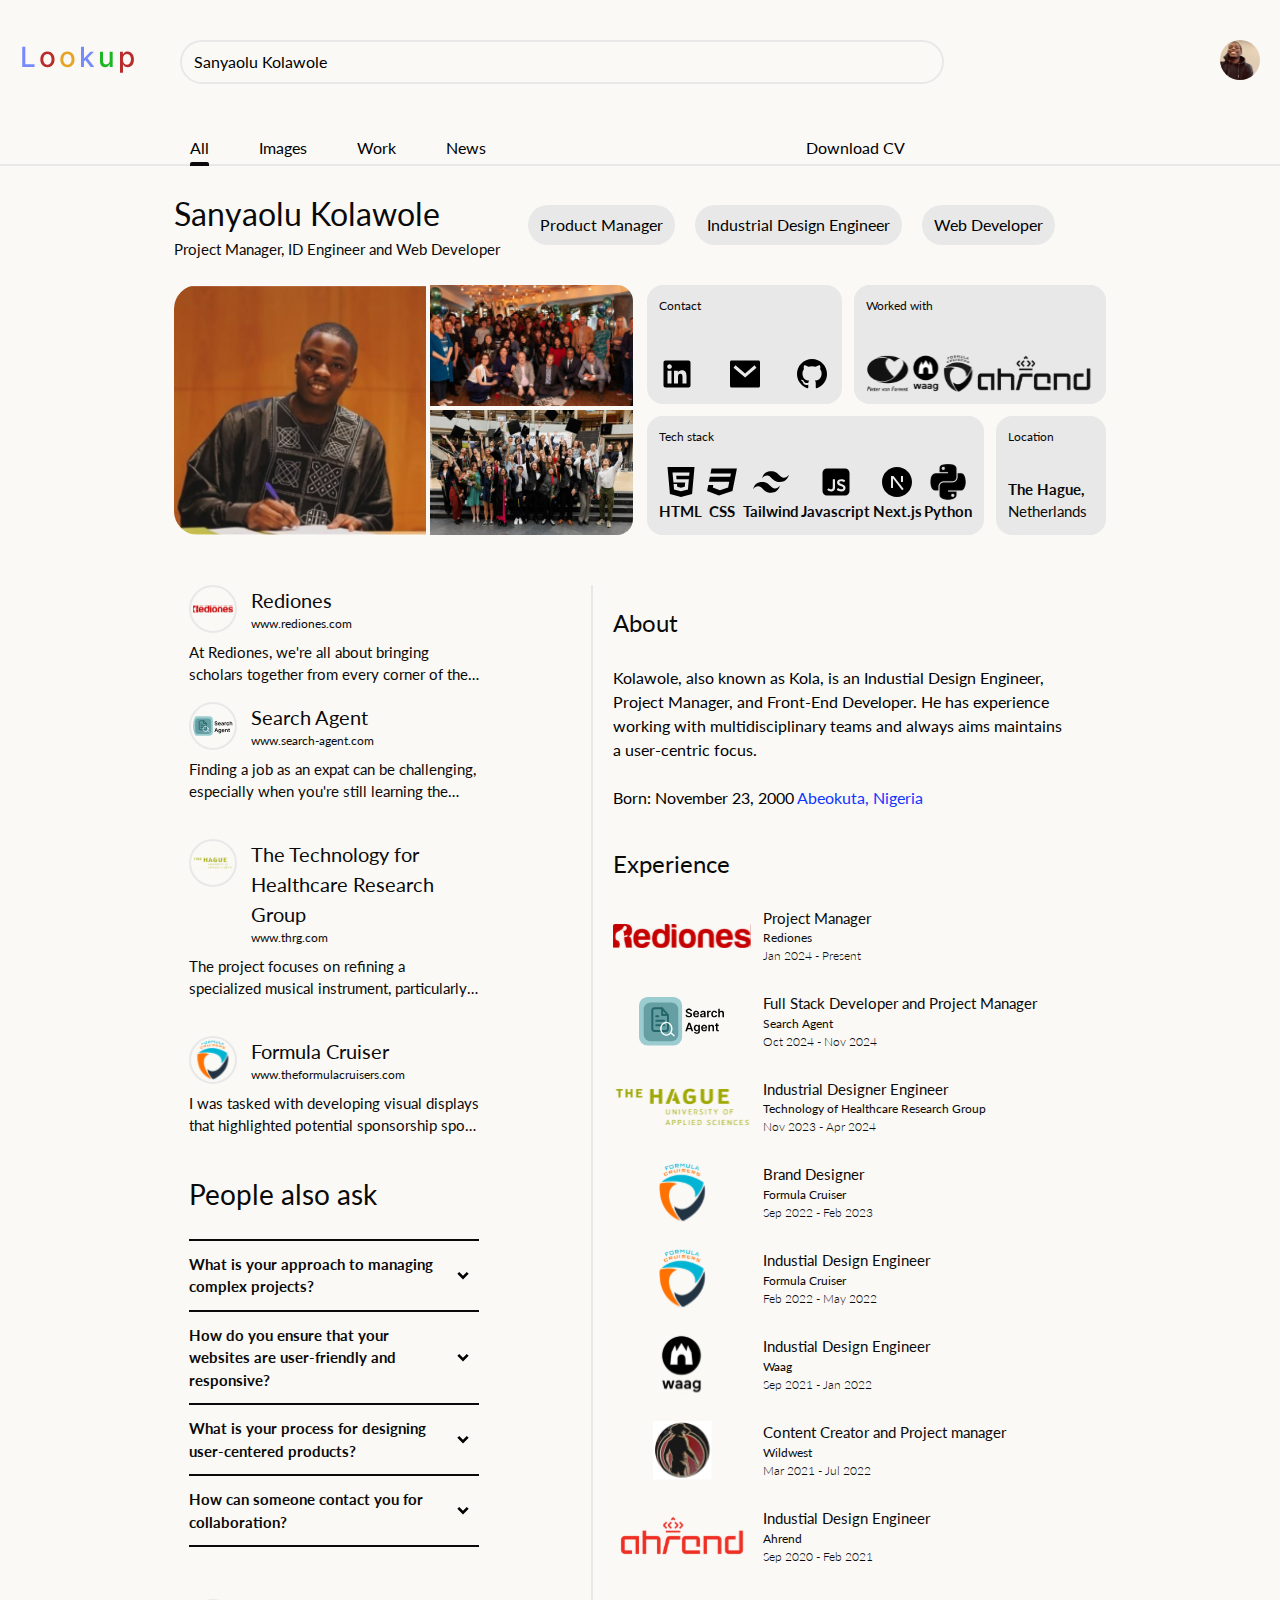
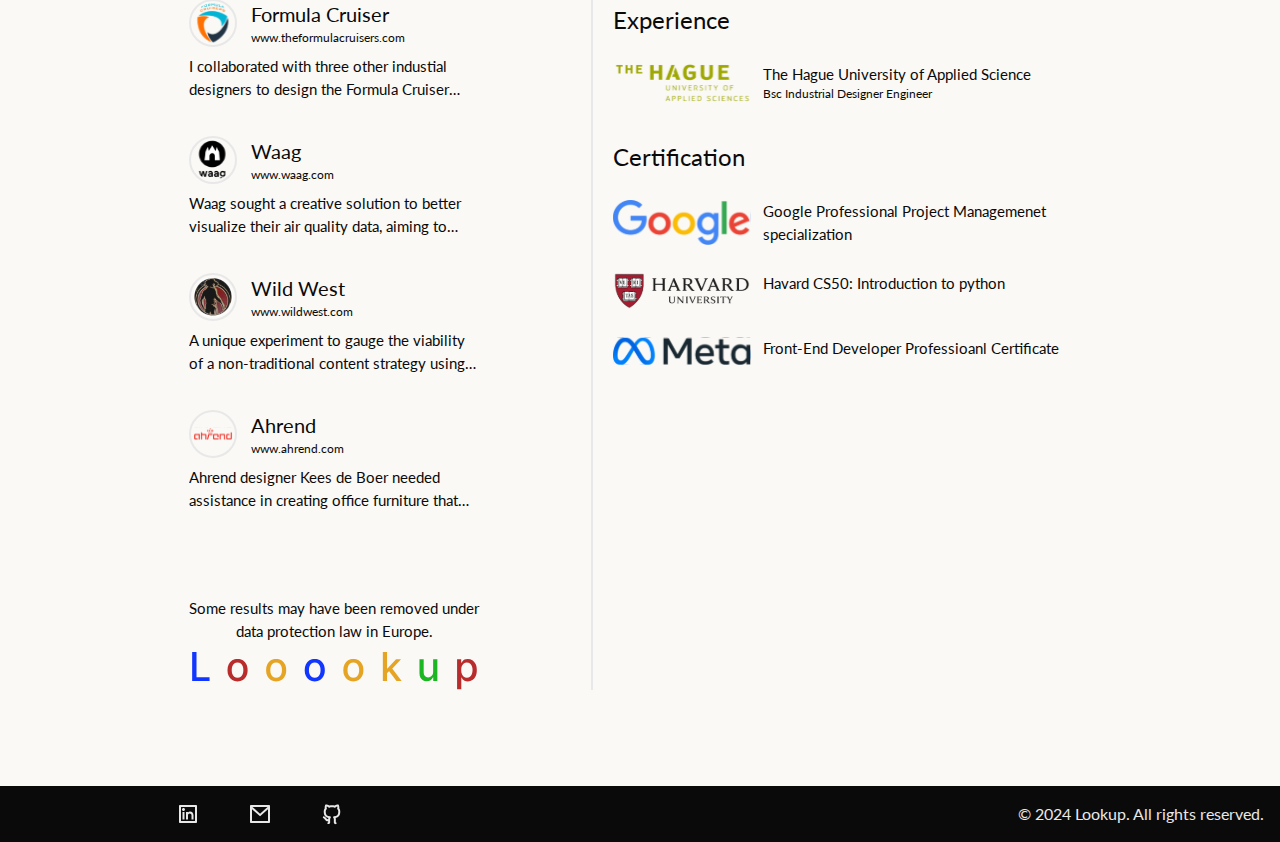
==== src/index.html @ f6e83e3f "fixed text wrap on dialog" ====
<!DOCTYPE html>
<html lang="en">
  <head>
    <meta charset="UTF-8" />
    <meta name="viewport" content="width=device-width, initial-scale=1.0" />
    <title>lookup</title>
    <link rel="stylesheet" href="output.css" />
    <link rel="preconnect" href="https://fonts.googleapis.com" />
    <link rel="preconnect" href="https://fonts.gstatic.com" crossorigin />
    <link
      href="https://fonts.googleapis.com/css2?family=Lato:ital,wght@0,100;0,300;0,400;0,700;0,900;1,100;1,300;1,400;1,700;1,900&display=swap"
      rel="stylesheet"
    />
  </head>
  <body class="bg-[#FAF9F6] font-sans">
    <!-- header starts here -->
    <header class="min-h-11 px-5 pt-10 pb-[32px] md:pb-[52px]">
      <div
        class="hdrContainer flex flex-col flex-wrap space-x-0 sm:space-x-7 sm:flex-row gap-4"
      >
        <div class="sm:mb-0 flex justify-center">
          <a href=""
            ><img src="../assets/logo/logo.svg" alt="lookup logo" class="block"
          /></a>
        </div>
        <div class="flex-1">
          <input
            type="text"
            value="Sanyaolu Kolawole"
            class="border-[#E8E8E8] border-2 bg-[#faf9f6] px-3 py-2 bg-none max-w-[764px] w-full rounded-full"
            readonly
            name="search"
          />
        </div>
        <div>
          <img
            src="../assets/images/profile.jpg"
            alt="profile picture"
            class="size-10 rounded-full hidden sm:block"
          />
        </div>
      </div>
    </header>

    <!-- nav starts here -->
    <nav class="border-b-2 border-b-[#e8e8e8]">
      <ul class="flex pl-[15px] items-center xl:pl-[190px]">
        <!-- all -->
        <li
          class="relative flex justify-center items-center mr-[25px] sm:mr-[50px] group js-nav"
        >
          <a href="" class="pb-1"
            >All
            <span
              class="rounded-t-sm border-2 border-[#0a0a0a] absolute mt-[26px] left-0 right-0 opacity-100 js-navline"
            ></span>
          </a>
        </li>

        <!-- images -->
        <li
          class="relative flex justify-center items-center mr-[25px] sm:mr-[50px] group js-nav"
        >
          <a class="pb-1 cursor-pointer" onclick="runimages()"
            >Images
            <span
              class="rounded-t-sm border-2 border-[#0a0a0a] absolute mt-[26px] left-0 right-0 opacity-0 js-navline"
            ></span>
          </a>
        </li>

        <!-- work -->
        <li
          class="relative flex justify-center items-center mr-[25px] sm:mr-[50px] group cursor-pointer js-nav open"
        >
          <a class="pb-1 js-work" onclick="runProjects()"
            >Work
            <span
              class="rounded-t-sm border-2 border-[#0a0a0a] absolute mt-[26px] left-0 right-0 opacity-0 js-navline"
            ></span>
          </a>
        </li>

        <!-- News -->
        <li
          class="relative flex justify-center items-center mr-[25px] sm:mr-[50px] group js-nav cursor-pointer"
          onclick="myNews()"
        >
          <a class="pb-1"
            >News
            <span
              class="rounded-t-sm border-2 border-[#0a0a0a] absolute mt-[26px] left-0 right-0 opacity-0 js-navline"
            ></span>
          </a>
        </li>
        <!-- cv uses media queries -->
        <li
          class="relative flex justify-end items-center sm:ml-[30px] md:ml-[50px] lg:ml-[270px] group"
        >
          <a href="../assets/My resume.pdf" download class="pb-1">
            <span class="block max-s-phone:hidden">Download CV</span>
            <span class="hidden max-s-phone:block">CV</span>
          </a>
        </li>
      </ul>
    </nav>

    <!-- profile section starts here -->
    <section class="px-[15px] mt-[24px] js-profile xl:px-[174px]">
      <!-- roles nav starts here -->
      <header class="flex items-center mb-[16px] sm:mb-[36px] lg:mb-0">
        <div>
          <h1>Sanyaolu Kolawole</h1>
          <h5>Project Manager, ID Engineer and Web Developer</h5>
        </div>
        <!-- filter btn starts here -->
        <div
          class="flex-grow flex-wrap hidden items-center ml-[5px] min-h-[42px] sm:flex md:ml-[28px] md:space-x-[20px]"
        >
          <a
            class="filter-btn rounded-full bg-[#e8e8e8] px-3 py-2 cursor-pointer mr-[2px] mb-[8px] md:mr-0 md:mb-0"
            data-filter="pm"
          >
            Product Manager
          </a>
          <a
            class="filter-btn rounded-full bg-[#e8e8e8] px-3 py-2 cursor-pointer"
            data-filter="ide"
          >
            <span class="block lg-fit:hidden">IDE</span>
            <span class="hidden lg-fit:block">Industrial Design Engineer</span>
          </a>
          <a
            class="filter-btn rounded-full bg-[#e8e8e8] px-3 py-2 cursor-pointer"
            data-filter="webdev"
          >
            Web Developer
          </a>
        </div>
      </header>

      <!-- filter btn for screen below 640px -->
      <div
        class="flex-wrap justify-between flex items-center min-h-[42px] sm:hidden mb-4"
      >
        <a
          class="filter-btn rounded-full bg-[#e8e8e8] px-3 py-2 cursor-pointer"
          data-filter="pm"
        >
          Product Manager
        </a>
        <a
          class="filter-btn rounded-full bg-[#e8e8e8] px-3 py-2 cursor-pointer"
          data-filter="ide"
        >
          <span class="block sm-fit:hidden">IDE</span>
          <span class="block max-sm-fit:hidden"
            >Industrial Design Engineer</span
          >
        </a>
        <a
          class="filter-btn rounded-full bg-[#e8e8e8] px-3 py-2 cursor-pointer max-s-phone:mt-2"
          data-filter="webdev"
        >
          Web Developer
        </a>
      </div>

      <!-- image and contact section -->
      <section
        class="mt-[24px] flex flex-col w-full mb-[50px] js-aboutMe lg:flex-row"
      >
        <!-- image saction starts here -->
        <section
          class="flex h-[200px] md:h-[250px] space-x-1 w-full mb-4 lg:mb-0"
        >
          <img
            src="../assets/images/main.jpg"
            alt=""
            class="rounded-l-3xl w-[55%] object-cover"
          />
          <div class="flex flex-col space-y-1 h-full w-[45%]">
            <img
              src="../assets/images/main1.jpg"
              alt=""
              class="h-1/2 rounded-tr-2xl object-cover"
            />
            <img
              src="../assets/images/main2.jpg"
              alt=""
              class="h-1/2 rounded-br-2xl object-cover"
            />
          </div>
        </section>

        <!-- contact section starts here -->
        <section
          class="grid grid-cols-[150px_1fr_auto] md:grid-cols-[195px_1fr_auto] grid-rows-2 gap-3 w-full lg:ml-[14px]"
        >
          <!-- contact starts -->
          <div
            class="flex flex-col justify-between p-[12px] bg-[#e8e8e8] rounded-2xl"
          >
            <h6>Contact</h6>
            <div class="flex justify-between">
              <a
                href="https://www.linkedin.com/in/kolawole-sanyaolu-31812419a/"
                target="_blank"
                rel="noopener noreferrer"
                ><img src="../assets/logo/linkedin-box-fill.svg" alt=""
              /></a>
              <a
                href="mailto:sanyaolukolawole202@gmail.com"
                target="_blank"
                rel="noopener noreferrer"
                ><img src="../assets/logo/mail-fill.svg" alt=""
              /></a>
              <a
                href="https://github.com/emmanuelmax123"
                target="_blank"
                rel="noopener noreferrer"
                ><img src="../assets/logo/github-fill.svg" alt=""
              /></a>
            </div>
          </div>

          <!-- worked with starts -->
          <div class="col-span-2 bg-[#e8e8e8] rounded-2xl">
            <div
              class="flex flex-col justify-between p-[12px] bg-[#e8e8e8] rounded-2xl h-full"
            >
              <h6>Worked with</h6>
              <div class="flex justify-between">
                <a
                  href="https://pietervanforeest.nl/"
                  target="_blank"
                  rel="noopener noreferrer"
                  ><img
                    src="../assets/logo/pvf.svg"
                    alt=""
                    class="hidden xs-higher:block"
                /></a>

                <a
                  href="https://waag.org/en/"
                  target="_blank"
                  rel="noopener noreferrer"
                  ><img src="../assets/logo/waag.svg" alt=""
                /></a>

                <a
                  href="https://theformulacruisers.com/"
                  target="_blank"
                  rel="noopener noreferrer"
                  ><img
                    src="../assets/logo/fc.svg"
                    alt=""
                    class="hidden xs-higher:block"
                /></a>

                <a
                  href="https://www.ahrend.com/en/"
                  target="_blank"
                  rel="noopener noreferrer"
                  ><img src="../assets/logo/ahrend.svg" alt=""
                /></a>
              </div>
            </div>
          </div>

          <!-- tech stach starts here -->
          <div class="col-span-3 md:col-span-2 bg-[#e8e8e8] rounded-2xl">
            <div
              class="flex flex-col justify-between p-[12px] bg-[#e8e8e8] rounded-2xl h-full"
            >
              <h6>Tech stack</h6>
              <div class="flex justify-between items-center">
                <div class="flex flex-col items-center">
                  <img src="../assets/logo/html5-fill.svg" alt="" />
                  <h5 class="font-bold">HTML</h5>
                </div>
                <div class="flex flex-col items-center">
                  <img src="../assets/logo/css3-fill.svg" alt="" />
                  <h5 class="font-bold">CSS</h5>
                </div>
                <div class="flex flex-col items-center max-s-phone:hidden">
                  <img src="../assets/logo/tailwind-css-fill.svg" alt="" />
                  <h5 class="font-bold block max-xs-:hidden">Tailwind</h5>
                  <h5 class="font-bold hidden xs-:block">Tailwind Css</h5>
                </div>
                <div class="flex flex-col items-center">
                  <img src="../assets/logo/javascript-fill.svg" alt="" />
                  <h5 class="font-bold">Javascript</h5>
                </div>
                <div class="flex flex-col items-center">
                  <img src="../assets/logo/nextjs-fill.svg" alt="" />
                  <h5 class="font-bold">Next.js</h5>
                </div>
                <div class="flex flex-col items-center">
                  <img src="../assets/logo/python.svg" alt="" />
                  <h5 class="font-bold">Python</h5>
                </div>
              </div>
            </div>
          </div>

          <!-- location starts here -->
          <div
            class="flex-col justify-between p-[12px] bg-[#e8e8e8] rounded-2xl h-full w-[110px] hidden md:flex"
          >
            <h6>Location</h6>
            <h5><span class="font-bold">The Hague, </span><br />Netherlands</h5>
          </div>
        </section>
      </section>
    </section>

    <!-- main contennt starts here -->
    <div class="px-[15px] flex js-maincontent xl:mx-[174px] lg:mt-[24px]">
      <!-- experience post -->
      <section
        class="flex flex-col w-full js-main xl:pr-28 lg:max-w-[750px] lg:pr-16"
      >
        <!-- about me section for smaller screen -->
        <section class="mb-[36px] lg:hidden js-smallAbout">
          <h3 class="mb-3 lg:mb-[25px]">About</h3>
          <p class="mb-2">
            Kolawole, also known as Kola, is an Industial Design Engineer,
            Project Manager, and Front-End Developer. He has experience working
            with multidisciplinary teams and always aims maintains a
            user-centric focus.
          </p>
          <p>
            Born: November 23, 2000
            <a
              href="https://www.google.com/maps/place/Abeokuta,+Ogun+State,+Nigeria/@7.167355,3.277574,12z/data=!3m1!4b1!4m6!3m5!1s0x103a4bf6995dfc7f:0x6734fcf62892478d!8m2!3d7.147502!4d3.3619356!16zL20vMDEwZHI?entry=ttu&g_ep=EgoyMDI0MTAyMy4wIKXMDSoASAFQAw%3D%3D"
              class="text-[#1036FF]"
              target="_blank"
              rel="noopener noreferrer"
              >Abeokuta, Nigeria</a
            >
          </p>
          <!-- location starts here -->
          <p class="hidden max-md:block mt-1">
            Location:
            <a
              href="https://www.google.com/maps/place/The+Hague/@52.071731,4.2274677,12z/data=!3m1!4b1!4m6!3m5!1s0x47c5b72f4298bd71:0x400de5a8d1e6c10!8m2!3d52.0704978!4d4.3006999!16zL20vMDdnMF8?entry=ttu&g_ep=EgoyMDI0MTAyOS4wIKXMDSoASAFQAw%3D%3D"
              class="text-[#1036FF]"
              target="_blank"
              rel="noopener noreferrer"
              >The Hague</a
            >, Netherlands
          </p>
        </section>

        <!-- Rediones start -->
        <div class="flex flex-col mb-[16px] pm js-forNews">
          <div class="flex">
            <img
              src="../assets/logo/rediones-color.svg"
              alt=""
              class="rounded-full size-12 mr-[14px] border-2 border-[#e8e8e8] p-[2px] flex justify-center items-center cursor-pointer"
            />
            <div class="mb-2">
              <h4>Rediones</h4>
              <a target="_blank" rel="noopener noreferrer"
                ><h6>www.rediones.com</h6></a
              >
            </div>
          </div>
          <div class="line-clamp-2 open-btn cursor-pointer">
            <h5>
              At Rediones, we're all about bringing scholars together from every
              corner of the world. Our platform creates an inclusive and diverse
              community where sharing ideas, working on exciting projects,
              making new friends, and even having some fun are all part of the
              journey.
            </h5>
          </div>

          <!-- dialog starts here -->
          <dialog
            class="p-5 flex-col bg-[#faf9f6] rounded-2xl outline-none text-[#0a0a0a] modal max-md:max-w-[90%] lg:max-w-[1000px]"
          >
            <!-- cancel icon starts here -->
            <div
              class="h-[36px] close-btn float-end rounded-2xl cursor-pointer"
            >
              <img src="../assets/logo/close-fill.svg" alt="" />
            </div>

            <!-- hero image + info starts here -->
            <div class="flex w-full max-md:flex-col">
              <img
                src="../assets/images/rediones landing page.svg"
                alt=""
                class="w-[498px] h-[256px] mr-5 rounded-xl border-2 border-[#e8e8e8] max-md:mb-4 max-md:w-full max-md:h-full max-s-phone:mr-0"
              />
              <div
                class="space-y-5 flex flex-col justify-center mr-[25px] max-s-phone:mr-0"
              >
                <!-- aboust starts here -->
                <div class="flex items-start">
                  <h3 class="w-1/5 max-s-phone:w-1/3">About</h3>
                  <p class="w-4/5 max-s-phone:w-2/3">
                    At Rediones, we're all about bringing scholars together from
                    every corner of the world. Our platform creates an inclusive
                    and diverse community where sharing ideas, working on
                    exciting projects, making new friends, and even having some
                    fun are all part of the journey.
                  </p>
                </div>

                <!-- role starts here -->
                <div class="flex items-center">
                  <h3 class="w-1/5 max-s-phone:w-1/3">Role</h3>
                  <p class="w-4/5 max-s-phone:w-2/3">
                    Project Manager & Founder
                  </p>
                </div>

                <!-- tech stack -->
                <div class="flex items-center">
                  <h3 class="w-1/5 max-s-phone:w-1/3">Stack</h3>
                  <div class="w-4/5 space-x-2 flex max-s-phone:w-2/3">
                    <img src="../assets/logo/file-excel-2-fill.svg" alt="" />
                    <img src="../assets/logo/file-word-2-fill.svg" alt="" />
                    <img src="../assets/logo/notion-fill.svg" alt="" />
                  </div>
                </div>
              </div>
            </div>
          </dialog>
        </div>

        <!-- search agarnt start -->
        <div class="flex flex-col mb-[36px] webdev pm js-forNews">
          <div class="flex">
            <img
              src="../assets/logo/searchagent.svg"
              alt=""
              class="rounded-full size-12 mr-[14px] border-2 border-[#e8e8e8] p-[2px] flex justify-center items-center cursor-pointer"
            />
            <div class="mb-2">
              <h4>Search Agent</h4>
              <a target="_blank" rel="noopener noreferrer"
                ><h6>www.search-agent.com</h6></a
              >
            </div>
          </div>
          <div class="line-clamp-2 open-btn cursor-pointer">
            <h5>
              Finding a job as an expat can be challenging, especially when
              you're still learning the local language. That's why I decided to
              build Search Agent—a web scraping platform that filters job
              listings based on your preferred language.
            </h5>
          </div>

          <!-- dialog starts here -->
          <dialog
            class="p-5 flex-col bg-[#faf9f6] rounded-2xl outline-none text-[#0a0a0a] modal max-md:max-w-[90%] lg:max-w-[1000px]"
          >
            <!-- cancel icon starts here -->
            <div
              class="h-[36px] close-btn float-end rounded-2xl cursor-pointer"
            >
              <img src="../assets/logo/close-fill.svg" alt="" />
            </div>

            <!-- hero image + info starts here -->
            <div class="flex w-full max-md:flex-col">
              <img
                src="../assets/images/searchagent.jpg"
                alt=""
                class="w-[498px] h-[256px] mr-5 rounded-xl border-2 border-[#e8e8e8] max-sm:object-contain max-md:mb-4 max-md:w-full max-md:h-full max-s-phone:mr-0"
              />
              <div
                class="space-y-5 flex flex-col justify-center mr-[25px] max-s-phone:mr-0"
              >
                <!-- aboust starts here -->
                <div class="flex items-start">
                  <h3 class="w-1/5 max-s-phone:w-1/3">About</h3>
                  <p class="w-4/5 max-s-phone:w-2/3">
                    Finding a job as an expat can be challenging, especially
                    when you're still learning the local language. That's why I
                    decided to build Search Agent—a web scraping platform that
                    filters job listings based on your preferred language.
                  </p>
                </div>

                <!-- role starts here -->
                <div class="flex items-center">
                  <h3 class="w-1/5 max-s-phone:w-1/3">Role</h3>
                  <p class="w-4/5 max-s-phone:w-2/3">Full Stack Developer</p>
                </div>

                <!-- tech stack -->
                <div class="flex items-center">
                  <h3 class="w-1/5 max-s-phone:w-1/3">Stack</h3>
                  <div class="w-4/5 space-x-2 flex max-s-phone:w-2/3">
                    <img src="../assets/logo/html5-fill.svg" alt="" />
                    <img src="../assets/logo/tailwind-css-fill.svg" alt="" />
                    <img src="../assets/logo/javascript-fill.svg" alt="" />
                  </div>
                </div>

                <!-- view code -->
                <div class="flex items-center">
                  <h3 class="w-1/5 max-s-phone:w-1/3">Code</h3>
                  <button class="w-4/5 focus:outline-none max-s-phone:w-2/3">
                    <a
                      href="https://github.com/emmanuelmax123/front-end.git"
                      target="_blank"
                      rel="noopener noreferrer"
                    >
                      <img src="../assets/logo/github-fill.svg" alt=""
                    /></a>
                  </button>
                </div>
              </div>
            </div>
          </dialog>
        </div>

        <!-- mdt starts -->
        <div class="flex flex-col mb-[36px] ide js-forNews">
          <div class="flex">
            <img
              src="../assets/logo/thaus-color.svg"
              alt=""
              class="rounded-full size-12 mr-[14px] border-2 border-[#e8e8e8] p-[2px]"
            />
            <div class="mb-2">
              <h4>The Technology for Healthcare Research Group</h4>
              <a
                href="https://www.thuas.com/research/research-groups/technology-health-care"
                target="_blank"
                rel="noopener noreferrer"
                ><h6>www.thrg.com</h6></a
              >
            </div>
          </div>
          <div class="line-clamp-2 open-btn cursor-pointer">
            <h5>
              The project focuses on refining a specialized musical instrument,
              particularly a piano, designed to cater to individuals with
              dementia. In this project, I collaborated with two music therapist
              to test the prototype with dementia patients, reviewd my finding
              and use
            </h5>
          </div>

          <!-- dialog starts here -->
          <dialog
            class="p-5 flex-col bg-[#faf9f6] rounded-2xl outline-none text-[#0a0a0a] modal max-md:max-w-[90%] lg:max-w-[1000px]"
          >
            <!-- cancel icon starts here -->
            <div
              class="h-[36px] close-btn float-end rounded-2xl cursor-pointer"
            >
              <img src="../assets/logo/close-fill.svg" alt="" />
            </div>

            <!-- hero image + info starts here -->
            <div class="flex w-full max-md:flex-col">
              <img
                src="../assets/images/MDT.png"
                alt=""
                class="w-[498px] h-[256px] mr-5 rounded-xl border-2 border-[#e8e8e8] max-sm:object-contain max-md:w-full max-md:mb-4 max-md:h-full max-s-phone:mr-0"
              />
              <div
                class="space-y-5 flex flex-col justify-center mr-[25px] max-s-phone:mr-0"
              >
                <!-- aboust starts here -->
                <div class="flex items-start">
                  <h3 class="w-1/5 max-s-phone:w-1/3">About</h3>
                  <p class="w-4/5 max-s-phone:w-2/3">
                    The project focuses on refining a specialized musical
                    instrument, particularly a piano, designed to cater to
                    individuals with dementia. In this project, I collaborated
                    with two music therapist to test the prototype with dementia
                    patients, reviewd my finding and use the insights to refine
                    the software of the MDT prototype, resulting in a 85.91%
                    decrease in user frustraction compared to the older version.
                  </p>
                </div>

                <!-- role starts here -->
                <div class="flex items-center">
                  <h3 class="w-1/5 max-s-phone:w-1/3">Role</h3>
                  <p class="w-4/5 max-s-phone:w-2/3">
                    Industrial Design Engineer
                  </p>
                </div>

                <!-- tech stack -->
                <div class="flex items-center">
                  <h3 class="w-1/5 max-s-phone:w-1/3">Stack</h3>
                  <div class="w-4/5 max-s-phone:w-2/3">
                    <img src="../assets/logo/python.svg" alt="" />
                  </div>
                </div>
              </div>
            </div>
          </dialog>
        </div>

        <!-- Formula Cruiser -->
        <div class="flex flex-col mb-[36px] ide js-forNews">
          <div class="flex">
            <img
              src="../assets/logo/fc-color.svg"
              alt=""
              class="rounded-full size-12 mr-[14px] border-2 border-[#e8e8e8] p-[2px] flex justify-center items-center"
            />
            <div class="mb-2">
              <h4>Formula Cruiser</h4>
              <a
                href="https://theformulacruisers.com/"
                target="_blank"
                rel="noopener noreferrer"
                ><h6>www.theformulacruisers.com</h6></a
              >
            </div>
          </div>
          <div class="line-clamp-2 open-btn cursor-pointer">
            <h5>
              I was tasked with developing visual displays that highlighted
              potential sponsorship spots on the Formula Cruiser HU-2 race car.
              I collaborated with the finance department to create a
              comprehensive business case for the brand by analyzing market
              trends, customer insights, and competitive
            </h5>
          </div>

          <!-- dialog starts here -->
          <dialog
            class="p-5 flex-col bg-[#faf9f6] rounded-2xl outline-none text-[#0a0a0a] modal max-md:max-w-[90%] lg:max-w-[1000px]"
          >
            <!-- cancel icon starts here -->
            <div
              class="h-[36px] close-btn float-end rounded-2xl cursor-pointer"
            >
              <img src="../assets/logo/close-fill.svg" alt="" />
            </div>

            <!-- hero image + info starts here -->
            <div class="flex w-full max-md:flex-col">
              <img
                src="../assets/images/formulacruiser.png"
                alt=""
                class="w-[498px] h-[256px] mr-5 rounded-xl border-2 border-[#e8e8e8] max-sm:object-contain max-md:w-full max-md:mb-4 max-md:h-full max-s-phone:mr-0"
              />
              <div
                class="space-y-5 flex flex-col justify-center mr-[25px] max-s-phone:mr-0"
              >
                <!-- aboust starts here -->
                <div class="flex items-start">
                  <h3 class="w-1/5 max-s-phone:w-1/3">About</h3>
                  <p class="w-4/5 max-s-phone:w-2/3">
                    I was tasked with developing visual displays that
                    highlighted potential sponsorship spots on the Formula
                    Cruiser HU-2 race car. I collaborated with the finance
                    department to create a comprehensive business case for the
                    brand by analyzing market trends, customer insights, and
                    competitive landscapes. Additionally, I designed the team's
                    racing shirt.
                  </p>
                </div>

                <!-- role starts here -->
                <div class="flex items-center">
                  <h3 class="w-1/5 max-s-phone:w-1/3">Role</h3>
                  <p class="w-4/5 max-s-phone:w-2/3">Brand Designer</p>
                </div>

                <!-- tech stack -->
                <div class="flex items-center">
                  <h3 class="w-1/5 max-s-phone:w-1/3">Stack</h3>
                  <div class="w-4/5 flex space-x-2 max-s-phone:w-2/3">
                    <img src="../assets/logo/file-word-2-fill.svg" alt="" />
                    <img src="../assets/logo/blender-fill.svg" alt="" />
                    <img
                      src="../assets/logo/adobe-photoshop-logo-svgrepo-com.svg"
                      alt=""
                      class="h-[36px]"
                    />
                  </div>
                </div>
              </div>
            </div>
          </dialog>
        </div>

        <!-- People also ask starts  -->
        <section class="mb-[52px] js-faq js-forNews">
          <h2 class="pb-[24px] border-b-2 border-b-[#0a0a0a]">
            People also ask
          </h2>
          <div class="js-faqs"></div>
        </section>

        <!-- HU4 -->
        <div class="flex flex-col mb-[36px] ide js-forNews">
          <div class="flex">
            <img
              src="../assets/logo/fc-color.svg"
              alt=""
              class="rounded-full size-12 mr-[14px] border-2 border-[#e8e8e8] p-[2px]"
            />
            <div class="mb-2">
              <h4>Formula Cruiser</h4>
              <a
                href="https://theformulacruisers.com/"
                target="_blank"
                rel="noopener noreferrer"
                ><h6>www.theformulacruisers.com</h6></a
              >
            </div>
          </div>
          <div class="line-clamp-2 open-btn cursor-pointer">
            <h5>
              I collaborated with three other industial designers to design the
              Formula Cruiser HU-4 electric race-car according to the most
              recent (2022) FS regulations. The design mu
            </h5>
          </div>

          <!-- dialog starts here -->
          <dialog
            class="p-5 flex-col bg-[#faf9f6] rounded-2xl outline-none text-[#0a0a0a] modal max-md:max-w-[90%] lg:max-w-[1000px]"
          >
            <!-- cancel icon starts here -->
            <div
              class="h-[36px] close-btn float-end rounded-2xl cursor-pointer"
            >
              <img src="../assets/logo/close-fill.svg" alt="" />
            </div>

            <!-- hero image + info starts here -->
            <div class="flex w-full max-md:flex-col">
              <img
                src="../assets/images/hu4.png"
                alt=""
                class="w-[498px] h-[256px] mr-5 rounded-xl border-2 border-[#e8e8e8] max-sm:object-contain max-md:w-full max-md:mb-4 max-md:h-full max-s-phone:mr-0"
              />
              <div
                class="space-y-5 flex flex-col justify-center mr-[25px] max-s-phone:mr-0"
              >
                <!-- aboust starts here -->
                <div class="flex items-start w-full">
                  <h3 class="w-1/5 max-s-phone:w-1/3">About</h3>
                  <p class="w-4/5 max-s-phone:w-2/3">
                    I collaborated with three other industial designers to
                    design the Formula Cruiser HU-4 electric race-car according
                    to the most recent (2022) FS regulations. The design must be
                    functional, producing downforce and grip through the
                    manipulation of airflow over and under the car, whilst being
                    aesthetically pleasing, memorable and marketable.
                  </p>
                </div>

                <!-- role starts here -->
                <div class="flex items-center">
                  <h3 class="w-1/5 max-s-phone:w-1/3">Role</h3>
                  <p class="w-4/5 max-s-phone:w-2/3">
                    Industrial Design Engineer
                  </p>
                </div>
              </div>
            </div>
          </dialog>
        </div>

        <!-- Waag -->
        <div class="flex flex-col mb-[36px] ide js-forNews">
          <div class="flex">
            <img
              src="../assets/logo/waag.svg"
              alt=""
              class="rounded-full size-12 mr-[14px] border-2 border-[#e8e8e8] p-[2px]"
            />
            <div class="mb-2">
              <h4>Waag</h4>
              <a
                href="https://waag.org/en/"
                target="_blank"
                rel="noopener noreferrer"
                ><h6>www.waag.com</h6></a
              >
            </div>
          </div>
          <div class="line-clamp-2 open-btn cursor-pointer">
            <h5>
              Waag sought a creative solution to better visualize their air
              quality data, aiming to raise greater awareness about the issue.
              My team and I were tasked with addressing this challenge. We
              developed the Airbox prototype,
            </h5>
          </div>

          <!-- dialog starts here -->
          <dialog
            class="p-5 flex-col bg-[#faf9f6] rounded-2xl outline-none text-[#0a0a0a] modal max-md:max-w-[90%] lg:max-w-[1000px]"
          >
            <!-- cancel icon starts here -->
            <div
              class="h-[36px] close-btn float-end rounded-2xl cursor-pointer"
            >
              <img src="../assets/logo/close-fill.svg" alt="" />
            </div>

            <!-- hero image + info starts here -->
            <div class="flex w-full max-md:flex-col">
              <img
                src="../assets/images/Airbox front.png"
                alt=""
                class="w-[498px] h-[256px] mr-5 rounded-xl border-2 border-[#e8e8e8] max-sm:object-contain max-md:mb-4 max-md:w-full max-md:h-full max-s-phone:mr-0"
              />
              <div
                class="space-y-5 flex flex-col justify-center mr-[25px] max-s-phone:mr-0"
              >
                <!-- aboust starts here -->
                <div class="flex items-start">
                  <h3 class="w-1/5 max-s-phone:w-1/3">About</h3>
                  <p class="w-4/5 max-s-phone:w-2/3">
                    Waag sought a creative solution to better visualize their
                    air quality data, aiming to raise greater awareness about
                    the issue. My team and I were tasked with addressing this
                    challenge. We developed the Airbox prototype, which utilized
                    Waag's data to display air quality through dynamic visual
                    effects using lights and smoke.
                  </p>
                </div>

                <!-- role starts here -->
                <div class="flex items-center">
                  <h3 class="w-1/5 max-s-phone:w-1/3">Role</h3>
                  <p class="w-4/5 max-s-phone:w-2/3">
                    Industrial Design Engineer
                  </p>
                </div>

                <!-- stack starts here -->
                <div class="flex items-center">
                  <h3 class="w-1/5 max-s-phone:w-1/3">Stack</h3>
                  <div class="w-4/5 max-s-phone:w-2/3">
                    <img src="../assets/logo/blender-fill.svg" alt="" />
                  </div>
                </div>
              </div>
            </div>
          </dialog>
        </div>

        <!-- Wildwest -->
        <div class="flex flex-col mb-[36px] pm js-forNews">
          <div class="flex">
            <img
              src="../assets/logo/wildwest.svg"
              alt=""
              class="rounded-full size-12 mr-[14px] border-2 border-[#e8e8e8] p-[2px]"
            />
            <div class="mb-2">
              <h4>Wild West</h4>
              <a
                href="https://www.tiktok.com/@wildwest_fut"
                target="_blank"
                rel="noopener noreferrer"
                ><h6>www.wildwest.com</h6></a
              >
            </div>
          </div>
          <div class="line-clamp-2 open-btn cursor-pointer">
            <h5>
              A unique experiment to gauge the viability of a non-traditional
              content strategy using a faceless and voiceless TikTok account. I
              developed and curated engaging content,
            </h5>
          </div>

          <!-- dialog starts here -->
          <dialog
            class="p-5 flex-col bg-[#faf9f6] rounded-2xl outline-none text-[#0a0a0a] modal max-md:max-w-[90%] lg:max-w-[1000px]"
          >
            <!-- cancel icon starts here -->
            <div
              class="h-[36px] close-btn float-end rounded-2xl cursor-pointer"
            >
              <img src="../assets/logo/close-fill.svg" alt="" />
            </div>

            <!-- hero image + info starts here -->
            <div class="flex w-full max-md:flex-col">
              <img
                src="../assets/logo/wwstats.svg"
                alt=""
                class="w-[498px] h-[256px] mr-5 rounded-xl border-2 border-[#e8e8e8] max-sm:object-contain max-md:mb-4 max-md:w-full max-md:h-full max-s-phone:mr-0"
              />
              <div
                class="space-y-5 flex flex-col justify-center mr-[25px] max-s-phone:mr-0"
              >
                <!-- aboust starts here -->
                <div class="flex items-start">
                  <h3 class="w-1/5 max-s-phone:w-1/3">About</h3>
                  <p class="w-4/5 max-s-phone:w-2/3">
                    A unique experiment to gauge the viability of a
                    non-traditional content strategy using a faceless and
                    voiceless TikTok account. I developed and curated engaging
                    content, leading to a rapid growth in audience engagement
                    and brand visibility, with that I was able to achieve
                    significant milestones: 100K likes, over 1.6 million views,
                    and expanded follower base to 1,700+ within 16 months. I
                    used Excel to track performance metrics, adapted content
                    strategies based on findings.
                  </p>
                </div>

                <!-- role starts here -->
                <div class="flex items-center">
                  <h3 class="w-1/5 max-s-phone:w-1/3">Role</h3>
                  <p class="w-4/5 max-s-phone:w-2/3">
                    Content Creator and Project Manager
                  </p>
                </div>

                <!-- tech stack -->
                <div class="flex items-center">
                  <h3 class="w-1/5 max-s-phone:w-1/3">Stack</h3>
                  <div class="w-4/5 flex space-x-2 max-s-phone:w-2/3">
                    <img src="../assets/logo/tiktok-fill.svg" alt="" />
                    <img src="../assets/logo/file-excel-2-fill.svg" alt="" />
                  </div>
                </div>
              </div>
            </div>
          </dialog>
        </div>

        <!-- Ahrend -->
        <div class="flex flex-col mb-[36px] ide js-forNews">
          <div class="flex">
            <img
              src="../assets/logo/ahrend-color.svg"
              alt=""
              class="rounded-full size-12 mr-[14px] border-2 border-[#e8e8e8] p-[2px]"
            />
            <div class="mb-2">
              <h4>Ahrend</h4>
              <a
                href="https://www.ahrend.com/"
                target="_blank"
                rel="noopener noreferrer"
                ><h6>www.ahrend.com</h6></a
              >
            </div>
          </div>
          <div class="line-clamp-2 open-btn cursor-pointer">
            <h5>
              Ahrend designer Kees de Boer needed assistance in creating office
              furniture that would encourage employees to return to the
              workplace. Together with my team
            </h5>
          </div>

          <!-- dialog starts here -->
          <dialog
            class="p-5 flex-col bg-[#faf9f6] rounded-2xl outline-none text-[#0a0a0a] modal max-md:max-w-[90%] lg:max-w-[1000px]"
          >
            <!-- cancel icon starts here -->
            <div
              class="h-[36px] close-btn float-end rounded-2xl cursor-pointer"
            >
              <img src="../assets/logo/close-fill.svg" alt="" />
            </div>

            <!-- hero image + info starts here -->
            <div class="flex w-full max-md:flex-col">
              <img
                src="../assets/images/ahrend.png"
                alt=""
                class="w-[498px] h-[256px] mr-5 rounded-xl border-2 border-[#e8e8e8] max-sm:object-contain max-md:mb-4 max-md:w-full max-md:h-full max-s-phone:mr-0"
              />
              <div
                class="space-y-5 flex flex-col justify-center mr-[25px] max-s-phone:mr-0"
              >
                <!-- aboust starts here -->
                <div class="flex items-start">
                  <h3 class="w-1/5 max-s-phone:w-1/3">About</h3>
                  <p class="w-4/5 max-s-phone:w-2/3">
                    Ahrend designer Kees de Boer needed assistance in creating
                    office furniture that would encourage employees to return to
                    the workplace. Together with my team, we developed a desk
                    solution that enabled workers to communicate effectively
                    while adhering to the 1.5-meter COVID-19 safety regulations.
                  </p>
                </div>

                <!-- role starts here -->
                <div class="flex items-center">
                  <h3 class="w-1/5 max-s-phone:w-1/3">Role</h3>
                  <p class="w-4/5 max-s-phone:w-2/3">
                    Industrial Design Engineer
                  </p>
                </div>
              </div>
            </div>
          </dialog>
        </div>

        <!-- this section was created to hold the news section -->
        <section class="js-mynews hidden mt-[24px] space-y-6">
          <!-- Rediones news -->
          <div class="flex p-4 items-center justify-center space-x-6 w-full">
            <div class="w-4/5 max-s-phone:w-full">
              <h5 class="mb-1 font-bold">Managerial Expectation: Rediones</h5>
              <h5>
                Kola moved into a managerial role at Rediones, aiming to drive
                its growth and explore its potential impact on student
                communities.
              </h5>
              <h6 class="mt-2">Jan 2024</h6>
            </div>
            <div class="w-1/5 max-s-phone:hidden">
              <img
                src="../assets/images/rediones5 1.jpg"
                alt=""
                class="rounded-md w-[100px] h-[100px]"
              />
            </div>
          </div>

          <!-- search agent news -->
          <div class="flex p-4 items-center justify-center space-x-6 w-full">
            <div class="w-4/5 max-s-phone:w-full">
              <h5 class="mb-1 font-bold">The expat job search solution</h5>
              <h5>
                Kola has enback on the journey to build serach agent, a way to
                ease the job search for expats.
              </h5>
              <h6 class="mt-2">Oct 2024</h6>
            </div>
            <div class="w-1/5 max-s-phone:hidden">
              <img
                src="../assets/images/MicrosoftTeams-image (26) 1.jpg"
                alt=""
                class="rounded-md w-[100px] h-[100px]"
              />
            </div>
          </div>

          <!-- mdt news -->
          <div class="flex p-4 items-center justify-center space-x-6 w-full">
            <div class="w-4/5 max-s-phone:w-full">
              <h5 class="mb-1 font-bold">The Future of Demantia Care</h5>
              <h5>
                Kola is embacking a 6 months contact to work with the Technology
                of healthcare Reseach Group to work on the MDT a musical
                instrument for People with dementia.
              </h5>
              <h6 class="mt-2">Nov 2023</h6>
            </div>
            <div class="w-1/5 max-s-phone:hidden">
              <img
                src="../assets/images/MicrosoftTeams-image (26) 1.jpg"
                alt=""
                class="rounded-md w-[100px] h-[100px]"
              />
            </div>
          </div>

          <!-- Hu2 News -->
          <div class="flex p-4 items-center justify-center space-x-6 w-full">
            <div class="w-4/5 max-s-phone:w-full">
              <h5 class="mb-1 font-bold">Design meets Business</h5>
              <h5>
                After the concept design of the HU-4, Kola beigns a new journey
                as he will work at the Formula Cruiser as a Brand Designer.
              </h5>
              <h6 class="mt-2">Sept 2022</h6>
            </div>
            <div class="w-1/5 max-s-phone:hidden">
              <img
                src="../assets/images/MicrosoftTeams-image (26) 1.jpg"
                alt=""
                class="rounded-md w-[100px] h-[100px]"
              />
            </div>
          </div>

          <!-- Hu4 News -->
          <div class="flex p-4 items-center justify-center space-x-6 w-full">
            <div class="w-4/5 max-s-phone:w-full">
              <h5 class="mb-1 font-bold">
                Engineering, Speed, Style and the Unknown
              </h5>
              <h5>
                With Kola not having prior experience in race car design, how
                will he showcase his vision to his team in this uncharted
                territory? This challenge promises to push his creative
                boundaries and adaptability to the limits.
              </h5>
              <h6 class="mt-2">Fep 2022</h6>
            </div>
            <div class="w-1/5 max-s-phone:hidden">
              <img
                src="../assets/images/MicrosoftTeams-image (26) 1.jpg"
                alt=""
                class="rounded-md w-[100px] h-[100px]"
              />
            </div>
          </div>

          <!-- Waag News -->
          <div class="flex p-4 items-center justify-center space-x-6 w-full">
            <div class="w-4/5 max-s-phone:w-full">
              <h5 class="mb-1 font-bold">Visualizing Air: The Waag Project</h5>
              <h5>
                Kola and his team are embacking on a journey to visualize air
                using Waag's data with the aim of better Visualizing the data.
              </h5>
              <h6 class="mt-2">Sep 2021</h6>
            </div>
            <div class="w-1/5 max-s-phone:hidden">
              <img
                src="../assets/logo/waag-color.svg"
                alt=""
                class="rounded-md w-[100px] h-[100px]"
              />
            </div>
          </div>

          <!-- Wildwest News -->
          <div class="flex p-4 items-center justify-center space-x-6 w-full">
            <div class="w-4/5 max-s-phone:w-full">
              <h5 class="mb-1 font-bold">
                Going Viral: The Wild West TikTok Experiment
              </h5>
              <h5>
                In an unconventional content experiment, Kola curated a
                faceless, voiceless TikTok account for Wild West, gaining 100K
                likes, 1.6 million views, and 1,700+ followers within 16 months.
              </h5>
              <h6 class="mt-2">Jul 2022</h6>
            </div>
            <div class="w-1/5 max-s-phone:hidden">
              <img
                src="../assets/logo/wildwest.svg"
                alt=""
                class="rounded-md w-[100px] h-[100px]"
              />
            </div>
          </div>

          <!-- Ahrend News -->
          <div class="flex p-4 items-center justify-center space-x-6 w-full">
            <div class="w-4/5 max-s-phone:w-full">
              <h5 class="mb-1 font-bold">
                Designing for the New Normal: Ahrend Collaboration
              </h5>
              <h5>
                Kola collaborates with three other designers to create
                innovative office furniture, enabling effective communication
                while meeting COVID-19 safety regulations.
              </h5>
              <h6 class="mt-2">Sep 2020</h6>
            </div>
            <div
              class="w-1/5 max-s-phone:hidden flex tems-center justify-center"
            >
              <img
                src="../assets/logo/ahrend-color.svg"
                alt=""
                class="rounded-md w-[100px] h-[100px]"
              />
            </div>
          </div>
        </section>

        <!-- end of scetion-->
        <div
          class="flex flex-col justify-center items-center text-center mt-[50px] js-longLogo"
        >
          <h5>
            Some results may have been removed under data protection law in
            Europe.
          </h5>
          <img src="../assets/images/lookup.svg" alt="" />
        </div>
      </section>

      <!-- about me and expereience starts here  -->
      <section
        class="max-w-[500px] js-aboutsection border-l-2 border-l-[#e8e8e8] p-5 hidden lg:block"
      >
        <!-- about me section -->
        <section class="mb-[36px]">
          <h3 class="mb-[25px]">About</h3>
          <p>
            Kolawole, also known as Kola, is an Industial Design Engineer,
            Project Manager, and Front-End Developer. He has experience working
            with multidisciplinary teams and always aims maintains a
            user-centric focus.
          </p>
          <br />
          <p>
            Born: November 23, 2000
            <a
              href="https://www.google.com/maps/place/Abeokuta,+Ogun+State,+Nigeria/@7.167355,3.277574,12z/data=!3m1!4b1!4m6!3m5!1s0x103a4bf6995dfc7f:0x6734fcf62892478d!8m2!3d7.147502!4d3.3619356!16zL20vMDEwZHI?entry=ttu&g_ep=EgoyMDI0MTAyMy4wIKXMDSoASAFQAw%3D%3D"
              class="text-[#1036FF]"
              target="_blank"
              rel="noopener noreferrer"
              >Abeokuta, Nigeria</a
            >
          </p>
        </section>

        <!-- Experience section -->
        <section>
          <h3 class="mb-[25px]">Experience</h3>

          <!-- rediones -->
          <div class="flex mb-[27px]">
            <div class="w-[138px] flex items-center justify-center">
              <img src="../assets/logo/rediones-color.svg" alt="" />
            </div>

            <div class="ml-3">
              <h5>Project Manager</h5>
              <h6>Rediones</h6>
              <h6 class="font-light">Jan 2024 - Present</h6>
            </div>
          </div>

          <!-- serach agent -->
          <div class="flex mb-[27px]">
            <div class="w-[138px] flex items-center justify-center">
              <img src="../assets/logo/serachagent-color.svg" alt="" />
            </div>

            <div class="ml-3">
              <h5>Full Stack Developer and Project Manager</h5>
              <h6>Search Agent</h6>
              <h6 class="font-light">Oct 2024 - Nov 2024</h6>
            </div>
          </div>

          <!-- research group -->
          <div class="flex mb-[27px]">
            <div class="w-[138px] flex items-center justify-center">
              <img src="../assets/logo/thaus-color.svg" alt="" />
            </div>

            <div class="ml-3">
              <h5>Industrial Designer Engineer</h5>
              <h6>Technology of Healthcare Research Group</h6>
              <h6 class="font-light">Nov 2023 - Apr 2024</h6>
            </div>
          </div>

          <!-- formula cruiser -->
          <div class="flex mb-[27px]">
            <div class="w-[138px] flex items-center justify-center">
              <img src="../assets/logo/fc-color.svg" alt="" />
            </div>

            <div class="ml-3">
              <h5>Brand Designer</h5>
              <h6>Formula Cruiser</h6>
              <h6 class="font-light">Sep 2022 - Feb 2023</h6>
            </div>
          </div>

          <!-- HU4 -->
          <div class="flex mb-[27px]">
            <div class="w-[138px] flex items-center justify-center">
              <img src="../assets/logo/fc-color.svg" alt="" />
            </div>

            <div class="ml-3">
              <h5>Industial Design Engineer</h5>
              <h6>Formula Cruiser</h6>
              <h6 class="font-light">Feb 2022 - May 2022</h6>
            </div>
          </div>

          <!-- Waag -->
          <div class="flex mb-[27px]">
            <div class="w-[138px] flex items-center justify-center">
              <img src="../assets/logo/waag-color.svg" alt="" />
            </div>

            <div class="ml-3">
              <h5>Industial Design Engineer</h5>
              <h6>Waag</h6>
              <h6 class="font-light">Sep 2021 - Jan 2022</h6>
            </div>
          </div>

          <!-- Wildwest -->
          <div class="flex mb-[27px]">
            <div class="w-[138px] flex items-center justify-center">
              <img src="../assets/logo/ww-color.svg" alt="" />
            </div>

            <div class="ml-3">
              <h5>Content Creator and Project manager</h5>
              <h6>Wildwest</h6>
              <h6 class="font-light">Mar 2021 - Jul 2022</h6>
            </div>
          </div>

          <!-- Ahrend -->
          <div class="flex mb-[36px]">
            <div class="w-[138px] flex items-center justify-center">
              <img src="../assets/logo/ahrend-color.svg" alt="" />
            </div>

            <div class="ml-3">
              <h5>Industial Design Engineer</h5>
              <h6>Ahrend</h6>
              <h6 class="font-light">Sep 2020 - Feb 2021</h6>
            </div>
          </div>
        </section>

        <!-- Education -->
        <section>
          <h3 class="mb-[25px]">Experience</h3>

          <!-- thaus -->
          <div class="flex mb-[36px]">
            <div class="w-[138px] flex items-center justify-center">
              <img src="../assets/logo/thaus-color.svg" alt="" />
            </div>

            <div class="ml-3">
              <h5>The Hague University of Applied Science</h5>
              <h6>Bsc Industrial Designer Engineer</h6>
            </div>
          </div>
        </section>

        <!-- Certification -->
        <section>
          <h3 class="mb-[25px]">Certification</h3>

          <!-- Google -->
          <div class="flex mb-[27px]">
            <div class="w-[138px] flex items-center justify-center">
              <img src="../assets/logo/google.svg" alt="" />
            </div>
            <div class="ml-3">
              <h5>
                Google Professional Project Managemenet <br />
                specialization
              </h5>
            </div>
          </div>

          <!-- Havard -->
          <div class="flex mb-[27px]">
            <div class="w-[138px] flex items-center justify-center">
              <img src="../assets/logo/harvard.svg" alt="" />
            </div>
            <div class="ml-3">
              <h5>Havard CS50: Introduction to python</h5>
            </div>
          </div>

          <!-- Meta -->
          <div class="flex mb-[27px]">
            <div class="w-[138px] flex items-center justify-center">
              <img src="../assets/logo/meta.svg" alt="" />
            </div>
            <div class="ml-3">
              <h5>Front-End Developer Professioanl Certificate</h5>
            </div>
          </div>
        </section>
      </section>
    </div>

    <!-- this section was created to hold the images section -->
    <section class="js-imgSection hidden"></section>

    <!-- footer starts  -->
    <footer
      class="p-4 mt-24 bg-[#0a0a0a] text-[#e8e8e8] xs:flex-row xs-higher:flex justify-between"
    >
      <div
        class="flex justify-between items-center ml-4 space-x-4 md:ml-40 md:space-x-12"
      >
        <a
          href="https://www.linkedin.com/in/kolawole-sanyaolu-31812419a/"
          target="_blank"
          rel="noopener noreferrer"
          ><img src="../assets/logo/linkedin-box-line-foot.svg" alt=""
        /></a>
        <a
          href="mailto:sanyaolukolawole202@gmail.com"
          target="_blank"
          rel="noopener noreferrer"
          ><img src="../assets/logo/mail-line-foot.svg" alt=""
        /></a>
        <a
          href="https://github.com/emmanuelmax123"
          target="_blank"
          rel="noopener noreferrer"
          ><img src="../assets/logo/github-line-foot.svg" alt=""
        /></a>
      </div>
      <p class="flex items-center max-xs:justify-end max-xs:mt-2">
        &copy; 2024 Lookup. All rights reserved.
      </p>
    </footer>
  </body>

  <script src="script.js"></script>
</html>
---- src/output.css ----
*, ::before, ::after {
  --tw-border-spacing-x: 0;
  --tw-border-spacing-y: 0;
  --tw-translate-x: 0;
  --tw-translate-y: 0;
  --tw-rotate: 0;
  --tw-skew-x: 0;
  --tw-skew-y: 0;
  --tw-scale-x: 1;
  --tw-scale-y: 1;
  --tw-pan-x:  ;
  --tw-pan-y:  ;
  --tw-pinch-zoom:  ;
  --tw-scroll-snap-strictness: proximity;
  --tw-gradient-from-position:  ;
  --tw-gradient-via-position:  ;
  --tw-gradient-to-position:  ;
  --tw-ordinal:  ;
  --tw-slashed-zero:  ;
  --tw-numeric-figure:  ;
  --tw-numeric-spacing:  ;
  --tw-numeric-fraction:  ;
  --tw-ring-inset:  ;
  --tw-ring-offset-width: 0px;
  --tw-ring-offset-color: #fff;
  --tw-ring-color: rgb(59 130 246 / 0.5);
  --tw-ring-offset-shadow: 0 0 #0000;
  --tw-ring-shadow: 0 0 #0000;
  --tw-shadow: 0 0 #0000;
  --tw-shadow-colored: 0 0 #0000;
  --tw-blur:  ;
  --tw-brightness:  ;
  --tw-contrast:  ;
  --tw-grayscale:  ;
  --tw-hue-rotate:  ;
  --tw-invert:  ;
  --tw-saturate:  ;
  --tw-sepia:  ;
  --tw-drop-shadow:  ;
  --tw-backdrop-blur:  ;
  --tw-backdrop-brightness:  ;
  --tw-backdrop-contrast:  ;
  --tw-backdrop-grayscale:  ;
  --tw-backdrop-hue-rotate:  ;
  --tw-backdrop-invert:  ;
  --tw-backdrop-opacity:  ;
  --tw-backdrop-saturate:  ;
  --tw-backdrop-sepia:  ;
  --tw-contain-size:  ;
  --tw-contain-layout:  ;
  --tw-contain-paint:  ;
  --tw-contain-style:  ;
}

::backdrop {
  --tw-border-spacing-x: 0;
  --tw-border-spacing-y: 0;
  --tw-translate-x: 0;
  --tw-translate-y: 0;
  --tw-rotate: 0;
  --tw-skew-x: 0;
  --tw-skew-y: 0;
  --tw-scale-x: 1;
  --tw-scale-y: 1;
  --tw-pan-x:  ;
  --tw-pan-y:  ;
  --tw-pinch-zoom:  ;
  --tw-scroll-snap-strictness: proximity;
  --tw-gradient-from-position:  ;
  --tw-gradient-via-position:  ;
  --tw-gradient-to-position:  ;
  --tw-ordinal:  ;
  --tw-slashed-zero:  ;
  --tw-numeric-figure:  ;
  --tw-numeric-spacing:  ;
  --tw-numeric-fraction:  ;
  --tw-ring-inset:  ;
  --tw-ring-offset-width: 0px;
  --tw-ring-offset-color: #fff;
  --tw-ring-color: rgb(59 130 246 / 0.5);
  --tw-ring-offset-shadow: 0 0 #0000;
  --tw-ring-shadow: 0 0 #0000;
  --tw-shadow: 0 0 #0000;
  --tw-shadow-colored: 0 0 #0000;
  --tw-blur:  ;
  --tw-brightness:  ;
  --tw-contrast:  ;
  --tw-grayscale:  ;
  --tw-hue-rotate:  ;
  --tw-invert:  ;
  --tw-saturate:  ;
  --tw-sepia:  ;
  --tw-drop-shadow:  ;
  --tw-backdrop-blur:  ;
  --tw-backdrop-brightness:  ;
  --tw-backdrop-contrast:  ;
  --tw-backdrop-grayscale:  ;
  --tw-backdrop-hue-rotate:  ;
  --tw-backdrop-invert:  ;
  --tw-backdrop-opacity:  ;
  --tw-backdrop-saturate:  ;
  --tw-backdrop-sepia:  ;
  --tw-contain-size:  ;
  --tw-contain-layout:  ;
  --tw-contain-paint:  ;
  --tw-contain-style:  ;
}

/*
! tailwindcss v3.4.14 | MIT License | https://tailwindcss.com
*/

/*
1. Prevent padding and border from affecting element width. (https://github.com/mozdevs/cssremedy/issues/4)
2. Allow adding a border to an element by just adding a border-width. (https://github.com/tailwindcss/tailwindcss/pull/116)
*/

*,
::before,
::after {
  box-sizing: border-box;
  /* 1 */
  border-width: 0;
  /* 2 */
  border-style: solid;
  /* 2 */
  border-color: #e5e7eb;
  /* 2 */
}

::before,
::after {
  --tw-content: '';
}

/*
1. Use a consistent sensible line-height in all browsers.
2. Prevent adjustments of font size after orientation changes in iOS.
3. Use a more readable tab size.
4. Use the user's configured `sans` font-family by default.
5. Use the user's configured `sans` font-feature-settings by default.
6. Use the user's configured `sans` font-variation-settings by default.
7. Disable tap highlights on iOS
*/

html,
:host {
  line-height: 1.5;
  /* 1 */
  -webkit-text-size-adjust: 100%;
  /* 2 */
  -moz-tab-size: 4;
  /* 3 */
  -o-tab-size: 4;
     tab-size: 4;
  /* 3 */
  font-family: lato, sans-serif;
  /* 4 */
  font-feature-settings: normal;
  /* 5 */
  font-variation-settings: normal;
  /* 6 */
  -webkit-tap-highlight-color: transparent;
  /* 7 */
}

/*
1. Remove the margin in all browsers.
2. Inherit line-height from `html` so users can set them as a class directly on the `html` element.
*/

body {
  margin: 0;
  /* 1 */
  line-height: inherit;
  /* 2 */
}

/*
1. Add the correct height in Firefox.
2. Correct the inheritance of border color in Firefox. (https://bugzilla.mozilla.org/show_bug.cgi?id=190655)
3. Ensure horizontal rules are visible by default.
*/

hr {
  height: 0;
  /* 1 */
  color: inherit;
  /* 2 */
  border-top-width: 1px;
  /* 3 */
}

/*
Add the correct text decoration in Chrome, Edge, and Safari.
*/

abbr:where([title]) {
  -webkit-text-decoration: underline dotted;
          text-decoration: underline dotted;
}

/*
Remove the default font size and weight for headings.
*/

h1,
h2,
h3,
h4,
h5,
h6 {
  font-size: inherit;
  font-weight: inherit;
}

/*
Reset links to optimize for opt-in styling instead of opt-out.
*/

a {
  color: inherit;
  text-decoration: inherit;
}

/*
Add the correct font weight in Edge and Safari.
*/

b,
strong {
  font-weight: bolder;
}

/*
1. Use the user's configured `mono` font-family by default.
2. Use the user's configured `mono` font-feature-settings by default.
3. Use the user's configured `mono` font-variation-settings by default.
4. Correct the odd `em` font sizing in all browsers.
*/

code,
kbd,
samp,
pre {
  font-family: ui-monospace, SFMono-Regular, Menlo, Monaco, Consolas, "Liberation Mono", "Courier New", monospace;
  /* 1 */
  font-feature-settings: normal;
  /* 2 */
  font-variation-settings: normal;
  /* 3 */
  font-size: 1em;
  /* 4 */
}

/*
Add the correct font size in all browsers.
*/

small {
  font-size: 80%;
}

/*
Prevent `sub` and `sup` elements from affecting the line height in all browsers.
*/

sub,
sup {
  font-size: 75%;
  line-height: 0;
  position: relative;
  vertical-align: baseline;
}

sub {
  bottom: -0.25em;
}

sup {
  top: -0.5em;
}

/*
1. Remove text indentation from table contents in Chrome and Safari. (https://bugs.chromium.org/p/chromium/issues/detail?id=999088, https://bugs.webkit.org/show_bug.cgi?id=201297)
2. Correct table border color inheritance in all Chrome and Safari. (https://bugs.chromium.org/p/chromium/issues/detail?id=935729, https://bugs.webkit.org/show_bug.cgi?id=195016)
3. Remove gaps between table borders by default.
*/

table {
  text-indent: 0;
  /* 1 */
  border-color: inherit;
  /* 2 */
  border-collapse: collapse;
  /* 3 */
}

/*
1. Change the font styles in all browsers.
2. Remove the margin in Firefox and Safari.
3. Remove default padding in all browsers.
*/

button,
input,
optgroup,
select,
textarea {
  font-family: inherit;
  /* 1 */
  font-feature-settings: inherit;
  /* 1 */
  font-variation-settings: inherit;
  /* 1 */
  font-size: 100%;
  /* 1 */
  font-weight: inherit;
  /* 1 */
  line-height: inherit;
  /* 1 */
  letter-spacing: inherit;
  /* 1 */
  color: inherit;
  /* 1 */
  margin: 0;
  /* 2 */
  padding: 0;
  /* 3 */
}

/*
Remove the inheritance of text transform in Edge and Firefox.
*/

button,
select {
  text-transform: none;
}

/*
1. Correct the inability to style clickable types in iOS and Safari.
2. Remove default button styles.
*/

button,
input:where([type='button']),
input:where([type='reset']),
input:where([type='submit']) {
  -webkit-appearance: button;
  /* 1 */
  background-color: transparent;
  /* 2 */
  background-image: none;
  /* 2 */
}

/*
Use the modern Firefox focus style for all focusable elements.
*/

:-moz-focusring {
  outline: auto;
}

/*
Remove the additional `:invalid` styles in Firefox. (https://github.com/mozilla/gecko-dev/blob/2f9eacd9d3d995c937b4251a5557d95d494c9be1/layout/style/res/forms.css#L728-L737)
*/

:-moz-ui-invalid {
  box-shadow: none;
}

/*
Add the correct vertical alignment in Chrome and Firefox.
*/

progress {
  vertical-align: baseline;
}

/*
Correct the cursor style of increment and decrement buttons in Safari.
*/

::-webkit-inner-spin-button,
::-webkit-outer-spin-button {
  height: auto;
}

/*
1. Correct the odd appearance in Chrome and Safari.
2. Correct the outline style in Safari.
*/

[type='search'] {
  -webkit-appearance: textfield;
  /* 1 */
  outline-offset: -2px;
  /* 2 */
}

/*
Remove the inner padding in Chrome and Safari on macOS.
*/

::-webkit-search-decoration {
  -webkit-appearance: none;
}

/*
1. Correct the inability to style clickable types in iOS and Safari.
2. Change font properties to `inherit` in Safari.
*/

::-webkit-file-upload-button {
  -webkit-appearance: button;
  /* 1 */
  font: inherit;
  /* 2 */
}

/*
Add the correct display in Chrome and Safari.
*/

summary {
  display: list-item;
}

/*
Removes the default spacing and border for appropriate elements.
*/

blockquote,
dl,
dd,
h1,
h2,
h3,
h4,
h5,
h6,
hr,
figure,
p,
pre {
  margin: 0;
}

fieldset {
  margin: 0;
  padding: 0;
}

legend {
  padding: 0;
}

ol,
ul,
menu {
  list-style: none;
  margin: 0;
  padding: 0;
}

/*
Reset default styling for dialogs.
*/

dialog {
  padding: 0;
}

/*
Prevent resizing textareas horizontally by default.
*/

textarea {
  resize: vertical;
}

/*
1. Reset the default placeholder opacity in Firefox. (https://github.com/tailwindlabs/tailwindcss/issues/3300)
2. Set the default placeholder color to the user's configured gray 400 color.
*/

input::-moz-placeholder, textarea::-moz-placeholder {
  opacity: 1;
  /* 1 */
  color: #9ca3af;
  /* 2 */
}

input::placeholder,
textarea::placeholder {
  opacity: 1;
  /* 1 */
  color: #9ca3af;
  /* 2 */
}

/*
Set the default cursor for buttons.
*/

button,
[role="button"] {
  cursor: pointer;
}

/*
Make sure disabled buttons don't get the pointer cursor.
*/

:disabled {
  cursor: default;
}

/*
1. Make replaced elements `display: block` by default. (https://github.com/mozdevs/cssremedy/issues/14)
2. Add `vertical-align: middle` to align replaced elements more sensibly by default. (https://github.com/jensimmons/cssremedy/issues/14#issuecomment-634934210)
   This can trigger a poorly considered lint error in some tools but is included by design.
*/

img,
svg,
video,
canvas,
audio,
iframe,
embed,
object {
  display: block;
  /* 1 */
  vertical-align: middle;
  /* 2 */
}

/*
Constrain images and videos to the parent width and preserve their intrinsic aspect ratio. (https://github.com/mozdevs/cssremedy/issues/14)
*/

img,
video {
  max-width: 100%;
  height: auto;
}

/* Make elements with the HTML hidden attribute stay hidden by default */

[hidden]:where(:not([hidden="until-found"])) {
  display: none;
}

h1 {
  font-size: 32px;
  --tw-text-opacity: 1;
  color: rgb(10 10 10 / var(--tw-text-opacity));
}

h2 {
  font-size: 28px;
  --tw-text-opacity: 1;
  color: rgb(10 10 10 / var(--tw-text-opacity));
}

h3 {
  font-size: 24px;
  --tw-text-opacity: 1;
  color: rgb(10 10 10 / var(--tw-text-opacity));
}

h4 {
  font-size: 20px;
  --tw-text-opacity: 1;
  color: rgb(10 10 10 / var(--tw-text-opacity));
}

h5 {
  font-size: 15px;
  --tw-text-opacity: 1;
  color: rgb(10 10 10 / var(--tw-text-opacity));
}

h6 {
  font-size: 12px;
  --tw-text-opacity: 1;
  color: rgb(10 10 10 / var(--tw-text-opacity));
}

.container {
  width: 100%;
}

@media (min-width: 361px) {
  .container {
    max-width: 361px;
  }
}

@media (min-width: 375px) {
  .container {
    max-width: 375px;
  }
}

@media (min-width: 376px) {
  .container {
    max-width: 376px;
  }
}

@media (min-width: 568px) {
  .container {
    max-width: 568px;
  }
}

@media (min-width: 640px) {
  .container {
    max-width: 640px;
  }
}

@media (min-width: 768px) {
  .container {
    max-width: 768px;
  }
}

@media (min-width: 920px) {
  .container {
    max-width: 920px;
  }
}

@media (min-width: 1024px) {
  .container {
    max-width: 1024px;
  }
}

@media (min-width: 1280px) {
  .container {
    max-width: 1280px;
  }
}

@media (min-width: 1536px) {
  .container {
    max-width: 1536px;
  }
}

.visible {
  visibility: visible;
}

.absolute {
  position: absolute;
}

.relative {
  position: relative;
}

.left-0 {
  left: 0px;
}

.right-0 {
  right: 0px;
}

.col-span-2 {
  grid-column: span 2 / span 2;
}

.col-span-3 {
  grid-column: span 3 / span 3;
}

.float-end {
  float: inline-end;
}

.mb-1 {
  margin-bottom: 0.25rem;
}

.mb-2 {
  margin-bottom: 0.5rem;
}

.mb-3 {
  margin-bottom: 0.75rem;
}

.mb-4 {
  margin-bottom: 1rem;
}

.mb-\[16px\] {
  margin-bottom: 16px;
}

.mb-\[25px\] {
  margin-bottom: 25px;
}

.mb-\[27px\] {
  margin-bottom: 27px;
}

.mb-\[36px\] {
  margin-bottom: 36px;
}

.mb-\[50px\] {
  margin-bottom: 50px;
}

.mb-\[52px\] {
  margin-bottom: 52px;
}

.mb-\[8px\] {
  margin-bottom: 8px;
}

.ml-3 {
  margin-left: 0.75rem;
}

.ml-4 {
  margin-left: 1rem;
}

.ml-\[5px\] {
  margin-left: 5px;
}

.mr-5 {
  margin-right: 1.25rem;
}

.mr-\[14px\] {
  margin-right: 14px;
}

.mr-\[25px\] {
  margin-right: 25px;
}

.mr-\[2px\] {
  margin-right: 2px;
}

.mt-2 {
  margin-top: 0.5rem;
}

.mt-24 {
  margin-top: 6rem;
}

.mt-\[24px\] {
  margin-top: 24px;
}

.mt-\[26px\] {
  margin-top: 26px;
}

.mt-\[50px\] {
  margin-top: 50px;
}

.mt-1 {
  margin-top: 0.25rem;
}

.line-clamp-2 {
  overflow: hidden;
  display: -webkit-box;
  -webkit-box-orient: vertical;
  -webkit-line-clamp: 2;
}

.block {
  display: block;
}

.flex {
  display: flex;
}

.grid {
  display: grid;
}

.hidden {
  display: none;
}

.size-10 {
  width: 2.5rem;
  height: 2.5rem;
}

.size-12 {
  width: 3rem;
  height: 3rem;
}

.h-1\/2 {
  height: 50%;
}

.h-\[100px\] {
  height: 100px;
}

.h-\[200px\] {
  height: 200px;
}

.h-\[256px\] {
  height: 256px;
}

.h-\[36px\] {
  height: 36px;
}

.h-full {
  height: 100%;
}

.min-h-11 {
  min-height: 2.75rem;
}

.min-h-\[42px\] {
  min-height: 42px;
}

.w-1\/5 {
  width: 20%;
}

.w-4\/5 {
  width: 80%;
}

.w-\[100px\] {
  width: 100px;
}

.w-\[110px\] {
  width: 110px;
}

.w-\[138px\] {
  width: 138px;
}

.w-\[45\%\] {
  width: 45%;
}

.w-\[498px\] {
  width: 498px;
}

.w-\[55\%\] {
  width: 55%;
}

.w-full {
  width: 100%;
}

.max-w-\[500px\] {
  max-width: 500px;
}

.max-w-\[764px\] {
  max-width: 764px;
}

.flex-1 {
  flex: 1 1 0%;
}

.flex-grow {
  flex-grow: 1;
}

.cursor-pointer {
  cursor: pointer;
}

.columns-\[300px\] {
  -moz-columns: 300px;
       columns: 300px;
}

.grid-cols-\[150px_1fr_auto\] {
  grid-template-columns: 150px 1fr auto;
}

.grid-rows-2 {
  grid-template-rows: repeat(2, minmax(0, 1fr));
}

.flex-col {
  flex-direction: column;
}

.flex-wrap {
  flex-wrap: wrap;
}

.items-start {
  align-items: flex-start;
}

.items-center {
  align-items: center;
}

.justify-end {
  justify-content: flex-end;
}

.justify-center {
  justify-content: center;
}

.justify-between {
  justify-content: space-between;
}

.gap-3 {
  gap: 0.75rem;
}

.gap-4 {
  gap: 1rem;
}

.space-x-0 > :not([hidden]) ~ :not([hidden]) {
  --tw-space-x-reverse: 0;
  margin-right: calc(0px * var(--tw-space-x-reverse));
  margin-left: calc(0px * calc(1 - var(--tw-space-x-reverse)));
}

.space-x-1 > :not([hidden]) ~ :not([hidden]) {
  --tw-space-x-reverse: 0;
  margin-right: calc(0.25rem * var(--tw-space-x-reverse));
  margin-left: calc(0.25rem * calc(1 - var(--tw-space-x-reverse)));
}

.space-x-2 > :not([hidden]) ~ :not([hidden]) {
  --tw-space-x-reverse: 0;
  margin-right: calc(0.5rem * var(--tw-space-x-reverse));
  margin-left: calc(0.5rem * calc(1 - var(--tw-space-x-reverse)));
}

.space-x-4 > :not([hidden]) ~ :not([hidden]) {
  --tw-space-x-reverse: 0;
  margin-right: calc(1rem * var(--tw-space-x-reverse));
  margin-left: calc(1rem * calc(1 - var(--tw-space-x-reverse)));
}

.space-x-6 > :not([hidden]) ~ :not([hidden]) {
  --tw-space-x-reverse: 0;
  margin-right: calc(1.5rem * var(--tw-space-x-reverse));
  margin-left: calc(1.5rem * calc(1 - var(--tw-space-x-reverse)));
}

.space-y-1 > :not([hidden]) ~ :not([hidden]) {
  --tw-space-y-reverse: 0;
  margin-top: calc(0.25rem * calc(1 - var(--tw-space-y-reverse)));
  margin-bottom: calc(0.25rem * var(--tw-space-y-reverse));
}

.space-y-5 > :not([hidden]) ~ :not([hidden]) {
  --tw-space-y-reverse: 0;
  margin-top: calc(1.25rem * calc(1 - var(--tw-space-y-reverse)));
  margin-bottom: calc(1.25rem * var(--tw-space-y-reverse));
}

.space-y-6 > :not([hidden]) ~ :not([hidden]) {
  --tw-space-y-reverse: 0;
  margin-top: calc(1.5rem * calc(1 - var(--tw-space-y-reverse)));
  margin-bottom: calc(1.5rem * var(--tw-space-y-reverse));
}

.rounded-2xl {
  border-radius: 1rem;
}

.rounded-full {
  border-radius: 9999px;
}

.rounded-lg {
  border-radius: 0.5rem;
}

.rounded-md {
  border-radius: 0.375rem;
}

.rounded-xl {
  border-radius: 0.75rem;
}

.rounded-l-3xl {
  border-top-left-radius: 1.5rem;
  border-bottom-left-radius: 1.5rem;
}

.rounded-t-sm {
  border-top-left-radius: 0.125rem;
  border-top-right-radius: 0.125rem;
}

.rounded-br-2xl {
  border-bottom-right-radius: 1rem;
}

.rounded-tr-2xl {
  border-top-right-radius: 1rem;
}

.border-2 {
  border-width: 2px;
}

.border-b-2 {
  border-bottom-width: 2px;
}

.border-l-2 {
  border-left-width: 2px;
}

.border-r-2 {
  border-right-width: 2px;
}

.border-\[\#0a0a0a\] {
  --tw-border-opacity: 1;
  border-color: rgb(10 10 10 / var(--tw-border-opacity));
}

.border-\[\#E8E8E8\] {
  --tw-border-opacity: 1;
  border-color: rgb(232 232 232 / var(--tw-border-opacity));
}

.border-\[\#e8e8e8\] {
  --tw-border-opacity: 1;
  border-color: rgb(232 232 232 / var(--tw-border-opacity));
}

.border-b-\[\#0a0a0a\] {
  --tw-border-opacity: 1;
  border-bottom-color: rgb(10 10 10 / var(--tw-border-opacity));
}

.border-b-\[\#e8e8e8\] {
  --tw-border-opacity: 1;
  border-bottom-color: rgb(232 232 232 / var(--tw-border-opacity));
}

.border-l-\[\#e8e8e8\] {
  --tw-border-opacity: 1;
  border-left-color: rgb(232 232 232 / var(--tw-border-opacity));
}

.border-r-\[\#e8e8e8\] {
  --tw-border-opacity: 1;
  border-right-color: rgb(232 232 232 / var(--tw-border-opacity));
}

.bg-\[\#0a0a0a\] {
  --tw-bg-opacity: 1;
  background-color: rgb(10 10 10 / var(--tw-bg-opacity));
}

.bg-\[\#FAF9F6\] {
  --tw-bg-opacity: 1;
  background-color: rgb(250 249 246 / var(--tw-bg-opacity));
}

.bg-\[\#e8e8e8\] {
  --tw-bg-opacity: 1;
  background-color: rgb(232 232 232 / var(--tw-bg-opacity));
}

.bg-\[\#faf9f6\] {
  --tw-bg-opacity: 1;
  background-color: rgb(250 249 246 / var(--tw-bg-opacity));
}

.bg-none {
  background-image: none;
}

.object-cover {
  -o-object-fit: cover;
     object-fit: cover;
}

.p-4 {
  padding: 1rem;
}

.p-5 {
  padding: 1.25rem;
}

.p-\[12px\] {
  padding: 12px;
}

.p-\[2px\] {
  padding: 2px;
}

.px-3 {
  padding-left: 0.75rem;
  padding-right: 0.75rem;
}

.px-4 {
  padding-left: 1rem;
  padding-right: 1rem;
}

.px-5 {
  padding-left: 1.25rem;
  padding-right: 1.25rem;
}

.px-\[15px\] {
  padding-left: 15px;
  padding-right: 15px;
}

.py-10 {
  padding-top: 2.5rem;
  padding-bottom: 2.5rem;
}

.py-2 {
  padding-top: 0.5rem;
  padding-bottom: 0.5rem;
}

.py-\[12px\] {
  padding-top: 12px;
  padding-bottom: 12px;
}

.pb-1 {
  padding-bottom: 0.25rem;
}

.pb-\[24px\] {
  padding-bottom: 24px;
}

.pb-\[32px\] {
  padding-bottom: 32px;
}

.pl-\[15px\] {
  padding-left: 15px;
}

.pt-10 {
  padding-top: 2.5rem;
}

.text-center {
  text-align: center;
}

.font-sans {
  font-family: lato, sans-serif;
}

.font-bold {
  font-weight: 700;
}

.font-light {
  font-weight: 300;
}

.text-\[\#0a0a0a\] {
  --tw-text-opacity: 1;
  color: rgb(10 10 10 / var(--tw-text-opacity));
}

.text-\[\#1036FF\] {
  --tw-text-opacity: 1;
  color: rgb(16 54 255 / var(--tw-text-opacity));
}

.text-\[\#e8e8e8\] {
  --tw-text-opacity: 1;
  color: rgb(232 232 232 / var(--tw-text-opacity));
}

.opacity-0 {
  opacity: 0;
}

.opacity-100 {
  opacity: 1;
}

.outline-none {
  outline: 2px solid transparent;
  outline-offset: 2px;
}

.filter {
  filter: var(--tw-blur) var(--tw-brightness) var(--tw-contrast) var(--tw-grayscale) var(--tw-hue-rotate) var(--tw-invert) var(--tw-saturate) var(--tw-sepia) var(--tw-drop-shadow);
}

.focus\:outline-none:focus {
  outline: 2px solid transparent;
  outline-offset: 2px;
}

@media not all and (min-width: 768px) {
  .max-md\:mb-4 {
    margin-bottom: 1rem;
  }

  .max-md\:block {
    display: block;
  }

  .max-md\:h-fit {
    height: -moz-fit-content;
    height: fit-content;
  }

  .max-md\:h-full {
    height: 100%;
  }

  .max-md\:w-full {
    width: 100%;
  }

  .max-md\:w-fit {
    width: -moz-fit-content;
    width: fit-content;
  }

  .max-md\:max-w-\[90\%\] {
    max-width: 90%;
  }

  .max-md\:flex-col {
    flex-direction: column;
  }
}

@media not all and (min-width: 640px) {
  .max-sm\:object-contain {
    -o-object-fit: contain;
       object-fit: contain;
  }
}

@media not all and (min-width: 568px) {
  .max-sm-fit\:hidden {
    display: none;
  }
}

@media not all and (min-width: 375px) {
  .max-xs\:mt-2 {
    margin-top: 0.5rem;
  }

  .max-xs\:justify-end {
    justify-content: flex-end;
  }
}

@media not all and (min-width: 361px) {
  .max-s-phone\:mt-2 {
    margin-top: 0.5rem;
  }

  .max-s-phone\:mr-0 {
    margin-right: 0px;
  }

  .max-s-phone\:block {
    display: block;
  }

  .max-s-phone\:hidden {
    display: none;
  }

  .max-s-phone\:w-full {
    width: 100%;
  }

  .max-s-phone\:w-1\/3 {
    width: 33.333333%;
  }

  .max-s-phone\:w-2\/3 {
    width: 66.666667%;
  }
}

@media (min-width: 375px) {
  .xs\:mt-2 {
    margin-top: 0.5rem;
  }

  .xs\:flex-row {
    flex-direction: row;
  }

  .xs\:justify-end {
    justify-content: flex-end;
  }
}

@media (min-width: 376px) {
  .xs-higher\:mt-0 {
    margin-top: 0px;
  }

  .xs-higher\:block {
    display: block;
  }

  .xs-higher\:flex {
    display: flex;
  }

  .xs-higher\:hidden {
    display: none;
  }
}

@media (min-width: 568px) {
  .sm-fit\:hidden {
    display: none;
  }
}

@media (min-width: 640px) {
  .sm\:mb-0 {
    margin-bottom: 0px;
  }

  .sm\:mb-\[36px\] {
    margin-bottom: 36px;
  }

  .sm\:ml-\[30px\] {
    margin-left: 30px;
  }

  .sm\:mr-\[50px\] {
    margin-right: 50px;
  }

  .sm\:block {
    display: block;
  }

  .sm\:flex {
    display: flex;
  }

  .sm\:hidden {
    display: none;
  }

  .sm\:flex-row {
    flex-direction: row;
  }

  .sm\:space-x-7 > :not([hidden]) ~ :not([hidden]) {
    --tw-space-x-reverse: 0;
    margin-right: calc(1.75rem * var(--tw-space-x-reverse));
    margin-left: calc(1.75rem * calc(1 - var(--tw-space-x-reverse)));
  }
}

@media (min-width: 768px) {
  .md\:col-span-2 {
    grid-column: span 2 / span 2;
  }

  .md\:mb-0 {
    margin-bottom: 0px;
  }

  .md\:ml-40 {
    margin-left: 10rem;
  }

  .md\:ml-\[28px\] {
    margin-left: 28px;
  }

  .md\:ml-\[50px\] {
    margin-left: 50px;
  }

  .md\:mr-0 {
    margin-right: 0px;
  }

  .md\:flex {
    display: flex;
  }

  .md\:h-\[250px\] {
    height: 250px;
  }

  .md\:grid-cols-\[195px_1fr_auto\] {
    grid-template-columns: 195px 1fr auto;
  }

  .md\:space-x-12 > :not([hidden]) ~ :not([hidden]) {
    --tw-space-x-reverse: 0;
    margin-right: calc(3rem * var(--tw-space-x-reverse));
    margin-left: calc(3rem * calc(1 - var(--tw-space-x-reverse)));
  }

  .md\:space-x-\[20px\] > :not([hidden]) ~ :not([hidden]) {
    --tw-space-x-reverse: 0;
    margin-right: calc(20px * var(--tw-space-x-reverse));
    margin-left: calc(20px * calc(1 - var(--tw-space-x-reverse)));
  }

  .md\:pb-\[52px\] {
    padding-bottom: 52px;
  }
}

@media (min-width: 920px) {
  .lg-fit\:block {
    display: block;
  }

  .lg-fit\:hidden {
    display: none;
  }
}

@media (min-width: 1024px) {
  .lg\:mb-0 {
    margin-bottom: 0px;
  }

  .lg\:mb-\[25px\] {
    margin-bottom: 25px;
  }

  .lg\:ml-\[14px\] {
    margin-left: 14px;
  }

  .lg\:ml-\[270px\] {
    margin-left: 270px;
  }

  .lg\:mt-\[24px\] {
    margin-top: 24px;
  }

  .lg\:block {
    display: block;
  }

  .lg\:hidden {
    display: none;
  }

  .lg\:max-w-\[1000px\] {
    max-width: 1000px;
  }

  .lg\:max-w-\[750px\] {
    max-width: 750px;
  }

  .lg\:flex-row {
    flex-direction: row;
  }

  .lg\:pr-16 {
    padding-right: 4rem;
  }
}

@media (min-width: 1280px) {
  .xl\:mx-\[174px\] {
    margin-left: 174px;
    margin-right: 174px;
  }

  .xl\:px-\[174px\] {
    padding-left: 174px;
    padding-right: 174px;
  }

  .xl\:pl-\[190px\] {
    padding-left: 190px;
  }

  .xl\:pr-28 {
    padding-right: 7rem;
  }
}
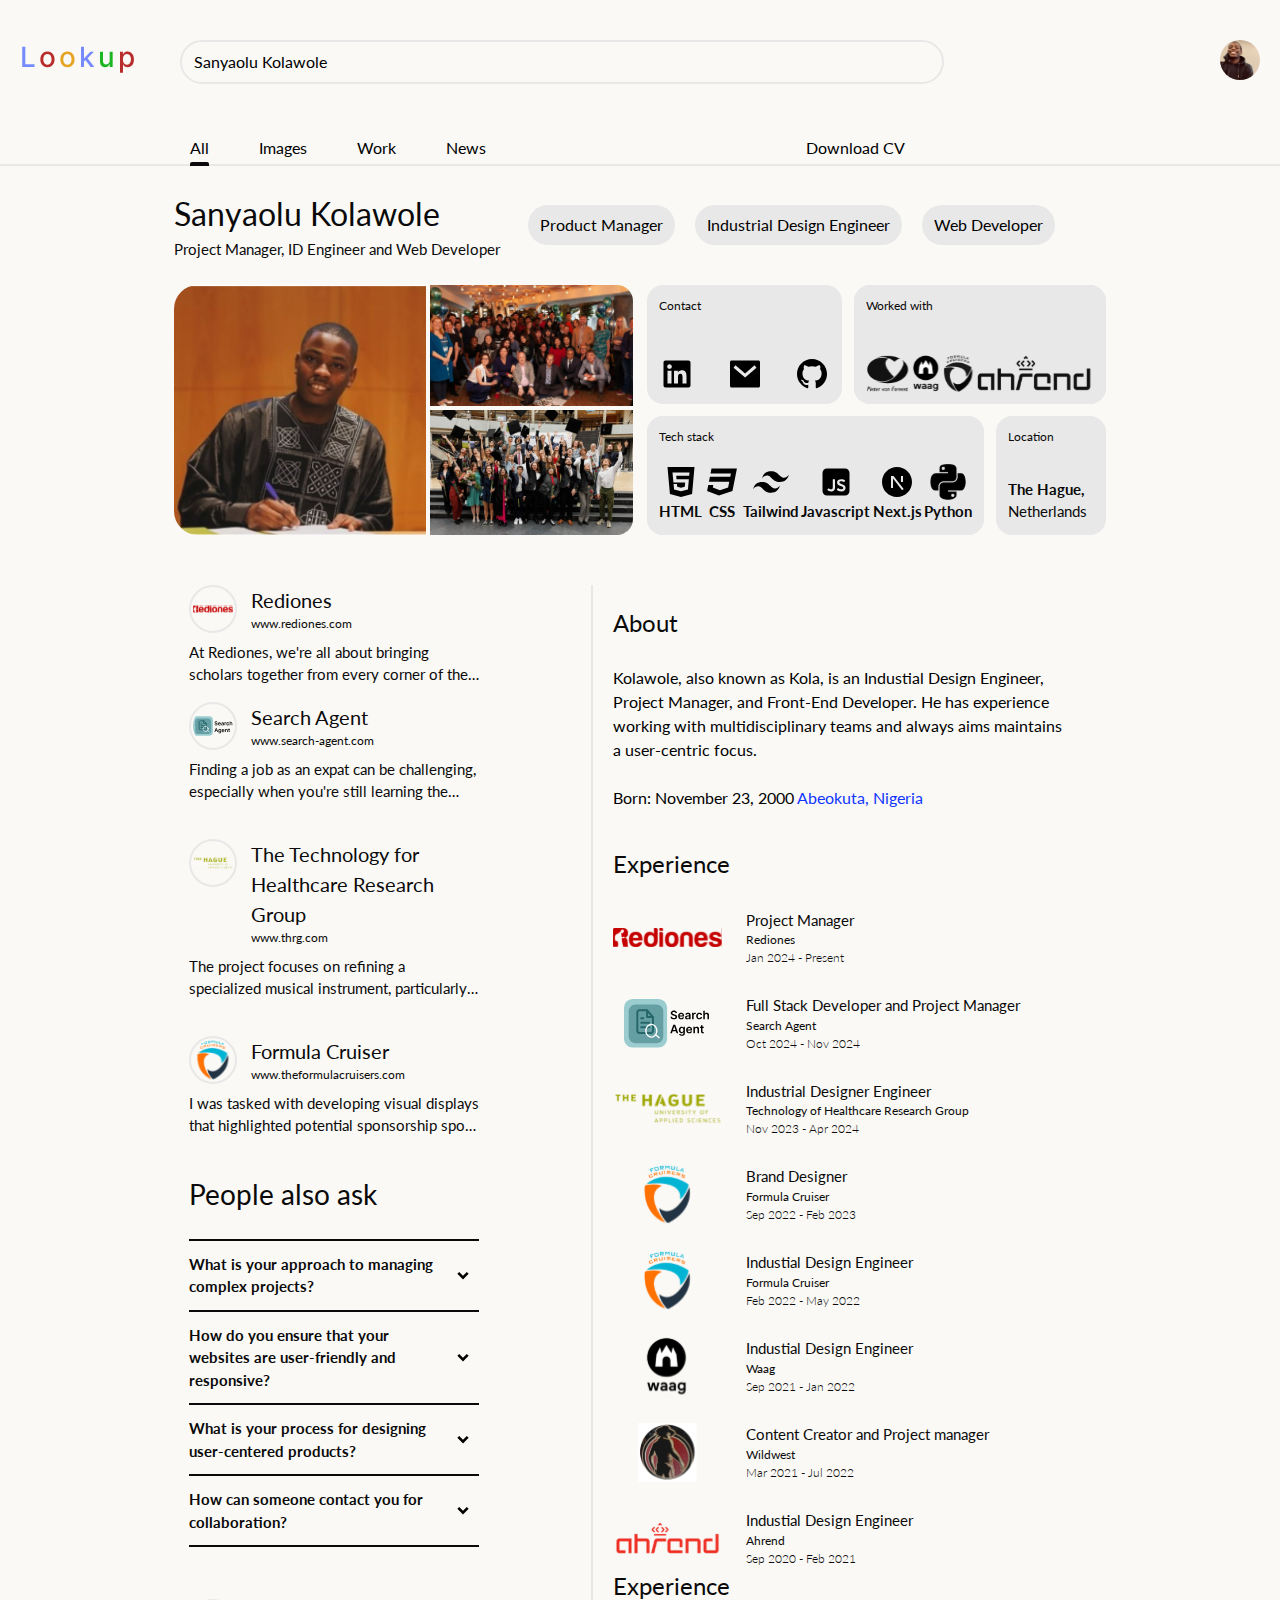
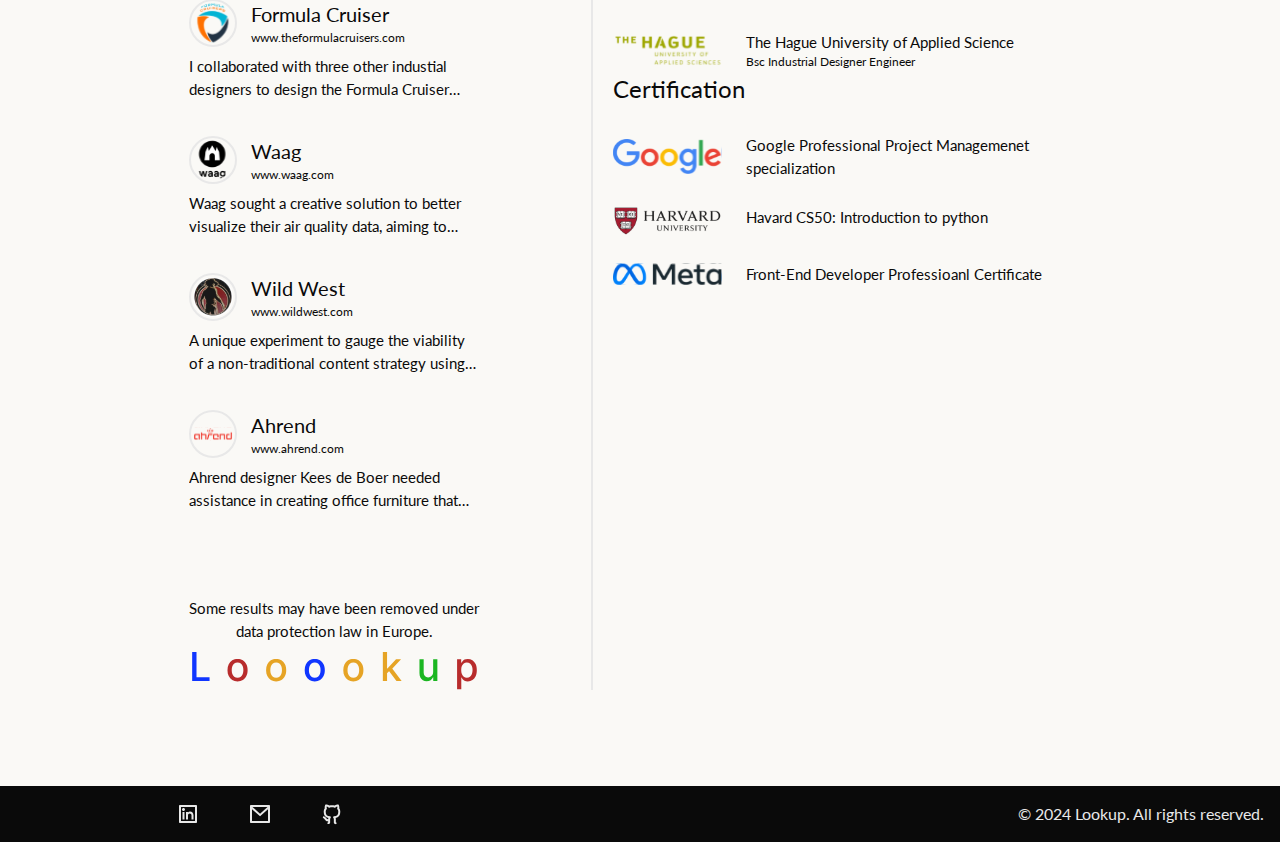
==== commit 1998a621: "aligned about section on lg screen" ====
--- a/src/index.html
+++ b/src/index.html
@@ -149,20 +149,24 @@
         >
           Product Manager
         </a>
+
+        <!-- web dev starts here -->
         <a
           class="filter-btn rounded-full bg-[#e8e8e8] px-3 py-2 cursor-pointer"
+          data-filter="webdev"
+        >
+          Web Developer
+        </a>
+
+        <!-- ide starts here -->
+        <a
+          class="filter-btn rounded-full bg-[#e8e8e8] px-3 py-2 cursor-pointer max-s-phone:mt-2"
           data-filter="ide"
         >
           <span class="block sm-fit:hidden">IDE</span>
           <span class="block max-sm-fit:hidden"
             >Industrial Design Engineer</span
           >
-        </a>
-        <a
-          class="filter-btn rounded-full bg-[#e8e8e8] px-3 py-2 cursor-pointer max-s-phone:mt-2"
-          data-filter="webdev"
-        >
-          Web Developer
         </a>
       </div>
 
@@ -1032,7 +1036,7 @@
           </div>
 
           <!-- search agent news -->
-          <div class="flex p-4 items-center justify-center space-x-6 w-full">
+          <div class="flex p-4 items-center space-x-6 w-full">
             <div class="w-4/5 max-s-phone:w-full">
               <h5 class="mb-1 font-bold">The expat job search solution</h5>
               <h5>
@@ -1040,13 +1044,6 @@
                 ease the job search for expats.
               </h5>
               <h6 class="mt-2">Oct 2024</h6>
-            </div>
-            <div class="w-1/5 max-s-phone:hidden">
-              <img
-                src="../assets/images/MicrosoftTeams-image (26) 1.jpg"
-                alt=""
-                class="rounded-md w-[100px] h-[100px]"
-              />
             </div>
           </div>
 
@@ -1082,7 +1079,7 @@
             </div>
             <div class="w-1/5 max-s-phone:hidden">
               <img
-                src="../assets/images/MicrosoftTeams-image (26) 1.jpg"
+                src="../assets/images/image (22).png"
                 alt=""
                 class="rounded-md w-[100px] h-[100px]"
               />
@@ -1105,7 +1102,7 @@
             </div>
             <div class="w-1/5 max-s-phone:hidden">
               <img
-                src="../assets/images/MicrosoftTeams-image (26) 1.jpg"
+                src="../assets/images/DSC08945 1.jpg"
                 alt=""
                 class="rounded-md w-[100px] h-[100px]"
               />
@@ -1154,7 +1151,7 @@
           </div>
 
           <!-- Ahrend News -->
-          <div class="flex p-4 items-center justify-center space-x-6 w-full">
+          <div class="flex p-4 items-center space-x-6 w-full">
             <div class="w-4/5 max-s-phone:w-full">
               <h5 class="mb-1 font-bold">
                 Designing for the New Normal: Ahrend Collaboration
@@ -1165,15 +1162,6 @@
                 while meeting COVID-19 safety regulations.
               </h5>
               <h6 class="mt-2">Sep 2020</h6>
-            </div>
-            <div
-              class="w-1/5 max-s-phone:hidden flex tems-center justify-center"
-            >
-              <img
-                src="../assets/logo/ahrend-color.svg"
-                alt=""
-                class="rounded-md w-[100px] h-[100px]"
-              />
             </div>
           </div>
         </section>
@@ -1217,16 +1205,16 @@
         </section>
 
         <!-- Experience section -->
-        <section>
-          <h3 class="mb-[25px]">Experience</h3>
+        <section class="space-y-[27px]">
+          <h3>Experience</h3>
 
           <!-- rediones -->
-          <div class="flex mb-[27px]">
-            <div class="w-[138px] flex items-center justify-center">
+          <div class="flex">
+            <div class="w-1/4 flex items-center justify-center">
               <img src="../assets/logo/rediones-color.svg" alt="" />
             </div>
 
-            <div class="ml-3">
+            <div class="ml-6 w-3/4">
               <h5>Project Manager</h5>
               <h6>Rediones</h6>
               <h6 class="font-light">Jan 2024 - Present</h6>
@@ -1234,12 +1222,12 @@
           </div>
 
           <!-- serach agent -->
-          <div class="flex mb-[27px]">
-            <div class="w-[138px] flex items-center justify-center">
+          <div class="flex">
+            <div class="w-1/4 flex items-center justify-center">
               <img src="../assets/logo/serachagent-color.svg" alt="" />
             </div>
 
-            <div class="ml-3">
+            <div class="ml-6 w-3/4">
               <h5>Full Stack Developer and Project Manager</h5>
               <h6>Search Agent</h6>
               <h6 class="font-light">Oct 2024 - Nov 2024</h6>
@@ -1247,12 +1235,12 @@
           </div>
 
           <!-- research group -->
-          <div class="flex mb-[27px]">
-            <div class="w-[138px] flex items-center justify-center">
+          <div class="flex">
+            <div class="w-1/4 flex items-center justify-center">
               <img src="../assets/logo/thaus-color.svg" alt="" />
             </div>
 
-            <div class="ml-3">
+            <div class="ml-6 w-3/4">
               <h5>Industrial Designer Engineer</h5>
               <h6>Technology of Healthcare Research Group</h6>
               <h6 class="font-light">Nov 2023 - Apr 2024</h6>
@@ -1260,12 +1248,12 @@
           </div>
 
           <!-- formula cruiser -->
-          <div class="flex mb-[27px]">
-            <div class="w-[138px] flex items-center justify-center">
+          <div class="flex">
+            <div class="w-1/4 flex items-center justify-center">
               <img src="../assets/logo/fc-color.svg" alt="" />
             </div>
 
-            <div class="ml-3">
+            <div class="ml-6 w-3/4">
               <h5>Brand Designer</h5>
               <h6>Formula Cruiser</h6>
               <h6 class="font-light">Sep 2022 - Feb 2023</h6>
@@ -1273,12 +1261,12 @@
           </div>
 
           <!-- HU4 -->
-          <div class="flex mb-[27px]">
-            <div class="w-[138px] flex items-center justify-center">
+          <div class="flex">
+            <div class="w-1/4 flex items-center justify-center">
               <img src="../assets/logo/fc-color.svg" alt="" />
             </div>
 
-            <div class="ml-3">
+            <div class="ml-6 w-3/4">
               <h5>Industial Design Engineer</h5>
               <h6>Formula Cruiser</h6>
               <h6 class="font-light">Feb 2022 - May 2022</h6>
@@ -1286,12 +1274,12 @@
           </div>
 
           <!-- Waag -->
-          <div class="flex mb-[27px]">
-            <div class="w-[138px] flex items-center justify-center">
+          <div class="flex">
+            <div class="w-1/4 flex items-center justify-center">
               <img src="../assets/logo/waag-color.svg" alt="" />
             </div>
 
-            <div class="ml-3">
+            <div class="ml-6 w-3/4">
               <h5>Industial Design Engineer</h5>
               <h6>Waag</h6>
               <h6 class="font-light">Sep 2021 - Jan 2022</h6>
@@ -1299,12 +1287,12 @@
           </div>
 
           <!-- Wildwest -->
-          <div class="flex mb-[27px]">
-            <div class="w-[138px] flex items-center justify-center">
+          <div class="flex">
+            <div class="w-1/4 flex items-center justify-center">
               <img src="../assets/logo/ww-color.svg" alt="" />
             </div>
 
-            <div class="ml-3">
+            <div class="ml-6 w-3/4">
               <h5>Content Creator and Project manager</h5>
               <h6>Wildwest</h6>
               <h6 class="font-light">Mar 2021 - Jul 2022</h6>
@@ -1312,12 +1300,12 @@
           </div>
 
           <!-- Ahrend -->
-          <div class="flex mb-[36px]">
-            <div class="w-[138px] flex items-center justify-center">
+          <div class="flex">
+            <div class="w-1/4 flex items-center justify-center">
               <img src="../assets/logo/ahrend-color.svg" alt="" />
             </div>
 
-            <div class="ml-3">
+            <div class="ml-6 w-3/4">
               <h5>Industial Design Engineer</h5>
               <h6>Ahrend</h6>
               <h6 class="font-light">Sep 2020 - Feb 2021</h6>
@@ -1326,16 +1314,16 @@
         </section>
 
         <!-- Education -->
-        <section>
-          <h3 class="mb-[25px]">Experience</h3>
+        <section class="space-y-[27px]">
+          <h3>Experience</h3>
 
           <!-- thaus -->
-          <div class="flex mb-[36px]">
-            <div class="w-[138px] flex items-center justify-center">
+          <div class="flex">
+            <div class="w-1/4 flex items-center justify-center">
               <img src="../assets/logo/thaus-color.svg" alt="" />
             </div>
 
-            <div class="ml-3">
+            <div class="ml-6 w-3/4">
               <h5>The Hague University of Applied Science</h5>
               <h6>Bsc Industrial Designer Engineer</h6>
             </div>
@@ -1343,15 +1331,15 @@
         </section>
 
         <!-- Certification -->
-        <section>
-          <h3 class="mb-[25px]">Certification</h3>
+        <section class="space-y-[27px]">
+          <h3>Certification</h3>
 
           <!-- Google -->
-          <div class="flex mb-[27px]">
-            <div class="w-[138px] flex items-center justify-center">
+          <div class="flex">
+            <div class="w-1/4 flex items-center justify-center">
               <img src="../assets/logo/google.svg" alt="" />
             </div>
-            <div class="ml-3">
+            <div class="ml-6 w-3/4">
               <h5>
                 Google Professional Project Managemenet <br />
                 specialization
@@ -1360,21 +1348,21 @@
           </div>
 
           <!-- Havard -->
-          <div class="flex mb-[27px]">
-            <div class="w-[138px] flex items-center justify-center">
+          <div class="flex">
+            <div class="w-1/4 flex items-center justify-center">
               <img src="../assets/logo/harvard.svg" alt="" />
             </div>
-            <div class="ml-3">
+            <div class="ml-6 w-3/4">
               <h5>Havard CS50: Introduction to python</h5>
             </div>
           </div>
 
           <!-- Meta -->
-          <div class="flex mb-[27px]">
-            <div class="w-[138px] flex items-center justify-center">
+          <div class="flex">
+            <div class="w-1/4 flex items-center justify-center">
               <img src="../assets/logo/meta.svg" alt="" />
             </div>
-            <div class="ml-3">
+            <div class="ml-6 w-3/4">
               <h5>Front-End Developer Professioanl Certificate</h5>
             </div>
           </div>
--- a/src/output.css
+++ b/src/output.css
@@ -782,6 +782,10 @@
   margin-top: 0.25rem;
 }
 
+.ml-6 {
+  margin-left: 1.5rem;
+}
+
 .line-clamp-2 {
   overflow: hidden;
   display: -webkit-box;
@@ -883,6 +887,22 @@
   width: 100%;
 }
 
+.w-1\/3 {
+  width: 33.333333%;
+}
+
+.w-2\/3 {
+  width: 66.666667%;
+}
+
+.w-1\/4 {
+  width: 25%;
+}
+
+.w-3\/4 {
+  width: 75%;
+}
+
 .max-w-\[500px\] {
   max-width: 500px;
 }
@@ -1000,6 +1020,12 @@
   margin-bottom: calc(1.5rem * var(--tw-space-y-reverse));
 }
 
+.space-y-\[27px\] > :not([hidden]) ~ :not([hidden]) {
+  --tw-space-y-reverse: 0;
+  margin-top: calc(27px * calc(1 - var(--tw-space-y-reverse)));
+  margin-bottom: calc(27px * var(--tw-space-y-reverse));
+}
+
 .rounded-2xl {
   border-radius: 1rem;
 }
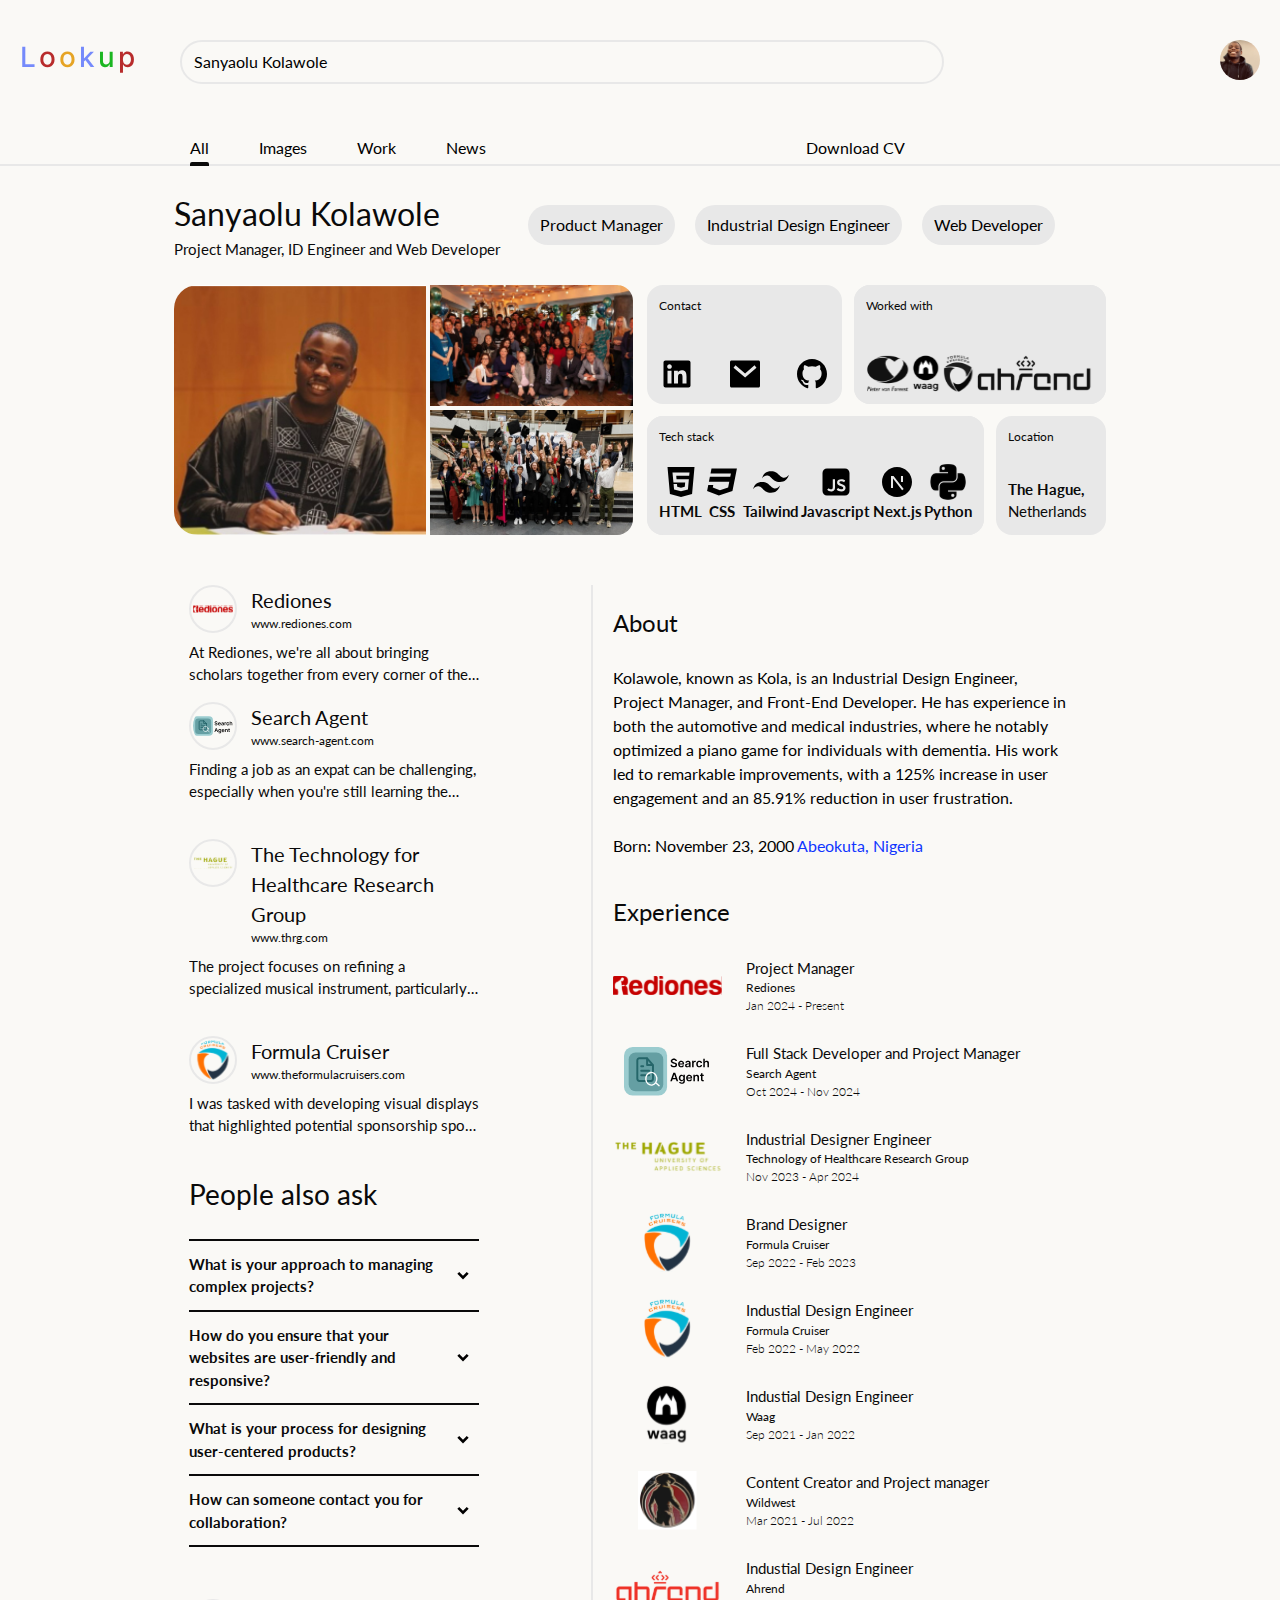
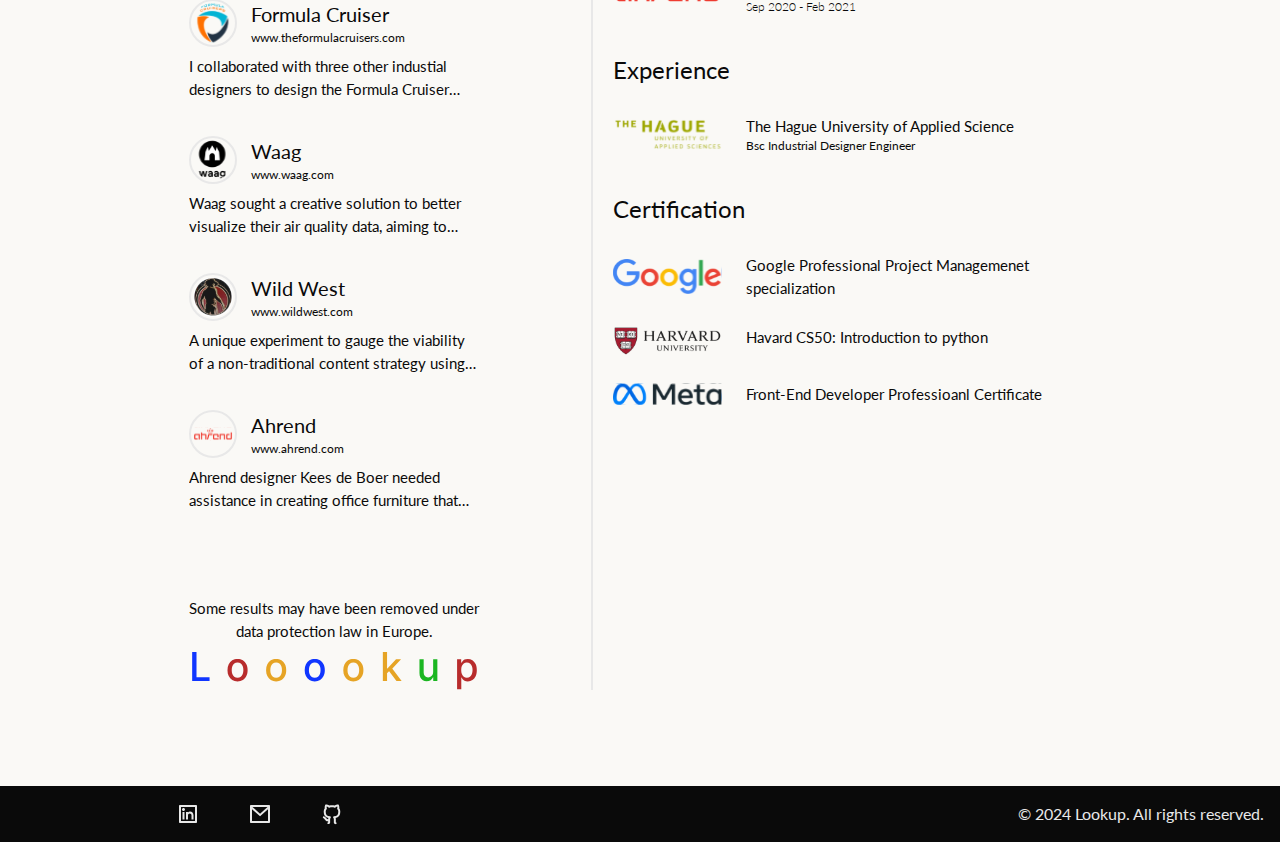
==== commit 308d38c8: "chnage img width and rmv href and small screen" ====
--- a/src/index.html
+++ b/src/index.html
@@ -176,7 +176,7 @@
       >
         <!-- image saction starts here -->
         <section
-          class="flex h-[200px] md:h-[250px] space-x-1 w-full mb-4 lg:mb-0"
+          class="flex h-[200px] md:h-[250px] space-x-1 w-full mb-4 lg:mb-0 max-w-[750px]"
         >
           <img
             src="../assets/images/main.jpg"
@@ -199,7 +199,7 @@
 
         <!-- contact section starts here -->
         <section
-          class="grid grid-cols-[150px_1fr_auto] md:grid-cols-[195px_1fr_auto] grid-rows-2 gap-3 w-full lg:ml-[14px]"
+          class="grid grid-cols-[150px_1fr_auto] md:grid-cols-[195px_1fr_auto] grid-rows-2 gap-3 w-full lg:ml-[14px] max-w-[500px]"
         >
           <!-- contact starts -->
           <div
@@ -329,11 +329,14 @@
         <section class="mb-[36px] lg:hidden js-smallAbout">
           <h3 class="mb-3 lg:mb-[25px]">About</h3>
           <p class="mb-2">
-            Kolawole, also known as Kola, is an Industial Design Engineer,
-            Project Manager, and Front-End Developer. He has experience working
-            with multidisciplinary teams and always aims maintains a
-            user-centric focus.
+            Kolawole, known as Kola, is an Industrial Design Engineer, Project
+            Manager, and Front-End Developer. He has experience in both the
+            automotive and medical industries, where he notably optimized a
+            piano game for individuals with dementia. His work led to remarkable
+            improvements, with a 125% increase in user engagement and an 85.91%
+            reduction in user frustration.
           </p>
+
           <p>
             Born: November 23, 2000
             <a
@@ -538,8 +541,9 @@
             <div class="mb-2">
               <h4>The Technology for Healthcare Research Group</h4>
               <a
-                href="https://www.thuas.com/research/research-groups/technology-health-care"
+                data-href="https://www.thuas.com/research/research-groups/technology-health-care"
                 target="_blank"
+                class="rmvlink"
                 rel="noopener noreferrer"
                 ><h6>www.thrg.com</h6></a
               >
@@ -621,8 +625,9 @@
             <div class="mb-2">
               <h4>Formula Cruiser</h4>
               <a
-                href="https://theformulacruisers.com/"
+                data-href="https://theformulacruisers.com/"
                 target="_blank"
+                class="rmvlink"
                 rel="noopener noreferrer"
                 ><h6>www.theformulacruisers.com</h6></a
               >
@@ -716,8 +721,9 @@
             <div class="mb-2">
               <h4>Formula Cruiser</h4>
               <a
-                href="https://theformulacruisers.com/"
+                data-href="https://theformulacruisers.com/"
                 target="_blank"
+                class="rmvlink"
                 rel="noopener noreferrer"
                 ><h6>www.theformulacruisers.com</h6></a
               >
@@ -788,8 +794,9 @@
             <div class="mb-2">
               <h4>Waag</h4>
               <a
-                href="https://waag.org/en/"
+                data-href="https://waag.org/en/"
                 target="_blank"
+                class="rmvlink"
                 rel="noopener noreferrer"
                 ><h6>www.waag.com</h6></a
               >
@@ -869,8 +876,9 @@
             <div class="mb-2">
               <h4>Wild West</h4>
               <a
-                href="https://www.tiktok.com/@wildwest_fut"
+                data-href="https://www.tiktok.com/@wildwest_fut"
                 target="_blank"
+                class="rmvlink"
                 rel="noopener noreferrer"
                 ><h6>www.wildwest.com</h6></a
               >
@@ -953,8 +961,9 @@
             <div class="mb-2">
               <h4>Ahrend</h4>
               <a
-                href="https://www.ahrend.com/"
+                data-href="https://www.ahrend.com/"
                 target="_blank"
+                class="rmvlink"
                 rel="noopener noreferrer"
                 ><h6>www.ahrend.com</h6></a
               >
@@ -1186,10 +1195,12 @@
         <section class="mb-[36px]">
           <h3 class="mb-[25px]">About</h3>
           <p>
-            Kolawole, also known as Kola, is an Industial Design Engineer,
-            Project Manager, and Front-End Developer. He has experience working
-            with multidisciplinary teams and always aims maintains a
-            user-centric focus.
+            Kolawole, known as Kola, is an Industrial Design Engineer, Project
+            Manager, and Front-End Developer. He has experience in both the
+            automotive and medical industries, where he notably optimized a
+            piano game for individuals with dementia. His work led to remarkable
+            improvements, with a 125% increase in user engagement and an 85.91%
+            reduction in user frustration.
           </p>
           <br />
           <p>
@@ -1205,7 +1216,7 @@
         </section>
 
         <!-- Experience section -->
-        <section class="space-y-[27px]">
+        <section class="space-y-[27px] mb-[36px]">
           <h3>Experience</h3>
 
           <!-- rediones -->
@@ -1314,7 +1325,7 @@
         </section>
 
         <!-- Education -->
-        <section class="space-y-[27px]">
+        <section class="space-y-[27px] mb-[36px]">
           <h3>Experience</h3>
 
           <!-- thaus -->
--- a/src/output.css
+++ b/src/output.css
@@ -594,12 +594,6 @@
   width: 100%;
 }
 
-@media (min-width: 361px) {
-  .container {
-    max-width: 361px;
-  }
-}
-
 @media (min-width: 375px) {
   .container {
     max-width: 375px;
@@ -612,6 +606,12 @@
   }
 }
 
+@media (min-width: 480px) {
+  .container {
+    max-width: 480px;
+  }
+}
+
 @media (min-width: 568px) {
   .container {
     max-width: 568px;
@@ -710,10 +710,6 @@
   margin-bottom: 25px;
 }
 
-.mb-\[27px\] {
-  margin-bottom: 27px;
-}
-
 .mb-\[36px\] {
   margin-bottom: 36px;
 }
@@ -730,14 +726,14 @@
   margin-bottom: 8px;
 }
 
-.ml-3 {
-  margin-left: 0.75rem;
-}
-
 .ml-4 {
   margin-left: 1rem;
 }
 
+.ml-6 {
+  margin-left: 1.5rem;
+}
+
 .ml-\[5px\] {
   margin-left: 5px;
 }
@@ -758,6 +754,10 @@
   margin-right: 2px;
 }
 
+.mt-1 {
+  margin-top: 0.25rem;
+}
+
 .mt-2 {
   margin-top: 0.5rem;
 }
@@ -776,14 +776,6 @@
 
 .mt-\[50px\] {
   margin-top: 50px;
-}
-
-.mt-1 {
-  margin-top: 0.25rem;
-}
-
-.ml-6 {
-  margin-left: 1.5rem;
 }
 
 .line-clamp-2 {
@@ -851,10 +843,18 @@
   min-height: 42px;
 }
 
+.w-1\/4 {
+  width: 25%;
+}
+
 .w-1\/5 {
   width: 20%;
 }
 
+.w-3\/4 {
+  width: 75%;
+}
+
 .w-4\/5 {
   width: 80%;
 }
@@ -867,10 +867,6 @@
   width: 110px;
 }
 
-.w-\[138px\] {
-  width: 138px;
-}
-
 .w-\[45\%\] {
   width: 45%;
 }
@@ -887,26 +883,14 @@
   width: 100%;
 }
 
-.w-1\/3 {
-  width: 33.333333%;
-}
-
-.w-2\/3 {
-  width: 66.666667%;
-}
-
-.w-1\/4 {
-  width: 25%;
-}
-
-.w-3\/4 {
-  width: 75%;
-}
-
 .max-w-\[500px\] {
   max-width: 500px;
 }
 
+.max-w-\[750px\] {
+  max-width: 750px;
+}
+
 .max-w-\[764px\] {
   max-width: 764px;
 }
@@ -923,9 +907,13 @@
   cursor: pointer;
 }
 
-.columns-\[300px\] {
-  -moz-columns: 300px;
-       columns: 300px;
+.resize {
+  resize: both;
+}
+
+.columns-\[100px\] {
+  -moz-columns: 100px;
+       columns: 100px;
 }
 
 .grid-cols-\[150px_1fr_auto\] {
@@ -1277,22 +1265,12 @@
     display: block;
   }
 
-  .max-md\:h-fit {
-    height: -moz-fit-content;
-    height: fit-content;
-  }
-
   .max-md\:h-full {
     height: 100%;
   }
 
   .max-md\:w-full {
     width: 100%;
-  }
-
-  .max-md\:w-fit {
-    width: -moz-fit-content;
-    width: fit-content;
   }
 
   .max-md\:max-w-\[90\%\] {
@@ -1317,6 +1295,36 @@
   }
 }
 
+@media not all and (min-width: 480px) {
+  .max-s-phone\:mr-0 {
+    margin-right: 0px;
+  }
+
+  .max-s-phone\:mt-2 {
+    margin-top: 0.5rem;
+  }
+
+  .max-s-phone\:block {
+    display: block;
+  }
+
+  .max-s-phone\:hidden {
+    display: none;
+  }
+
+  .max-s-phone\:w-1\/3 {
+    width: 33.333333%;
+  }
+
+  .max-s-phone\:w-2\/3 {
+    width: 66.666667%;
+  }
+
+  .max-s-phone\:w-full {
+    width: 100%;
+  }
+}
+
 @media not all and (min-width: 375px) {
   .max-xs\:mt-2 {
     margin-top: 0.5rem;
@@ -1327,65 +1335,19 @@
   }
 }
 
-@media not all and (min-width: 361px) {
-  .max-s-phone\:mt-2 {
-    margin-top: 0.5rem;
-  }
-
-  .max-s-phone\:mr-0 {
-    margin-right: 0px;
-  }
-
-  .max-s-phone\:block {
-    display: block;
-  }
-
-  .max-s-phone\:hidden {
-    display: none;
-  }
-
-  .max-s-phone\:w-full {
-    width: 100%;
-  }
-
-  .max-s-phone\:w-1\/3 {
-    width: 33.333333%;
-  }
-
-  .max-s-phone\:w-2\/3 {
-    width: 66.666667%;
-  }
-}
-
 @media (min-width: 375px) {
-  .xs\:mt-2 {
-    margin-top: 0.5rem;
-  }
-
   .xs\:flex-row {
     flex-direction: row;
   }
-
-  .xs\:justify-end {
-    justify-content: flex-end;
-  }
 }
 
 @media (min-width: 376px) {
-  .xs-higher\:mt-0 {
-    margin-top: 0px;
-  }
-
   .xs-higher\:block {
     display: block;
   }
 
   .xs-higher\:flex {
     display: flex;
-  }
-
-  .xs-higher\:hidden {
-    display: none;
   }
 }
 
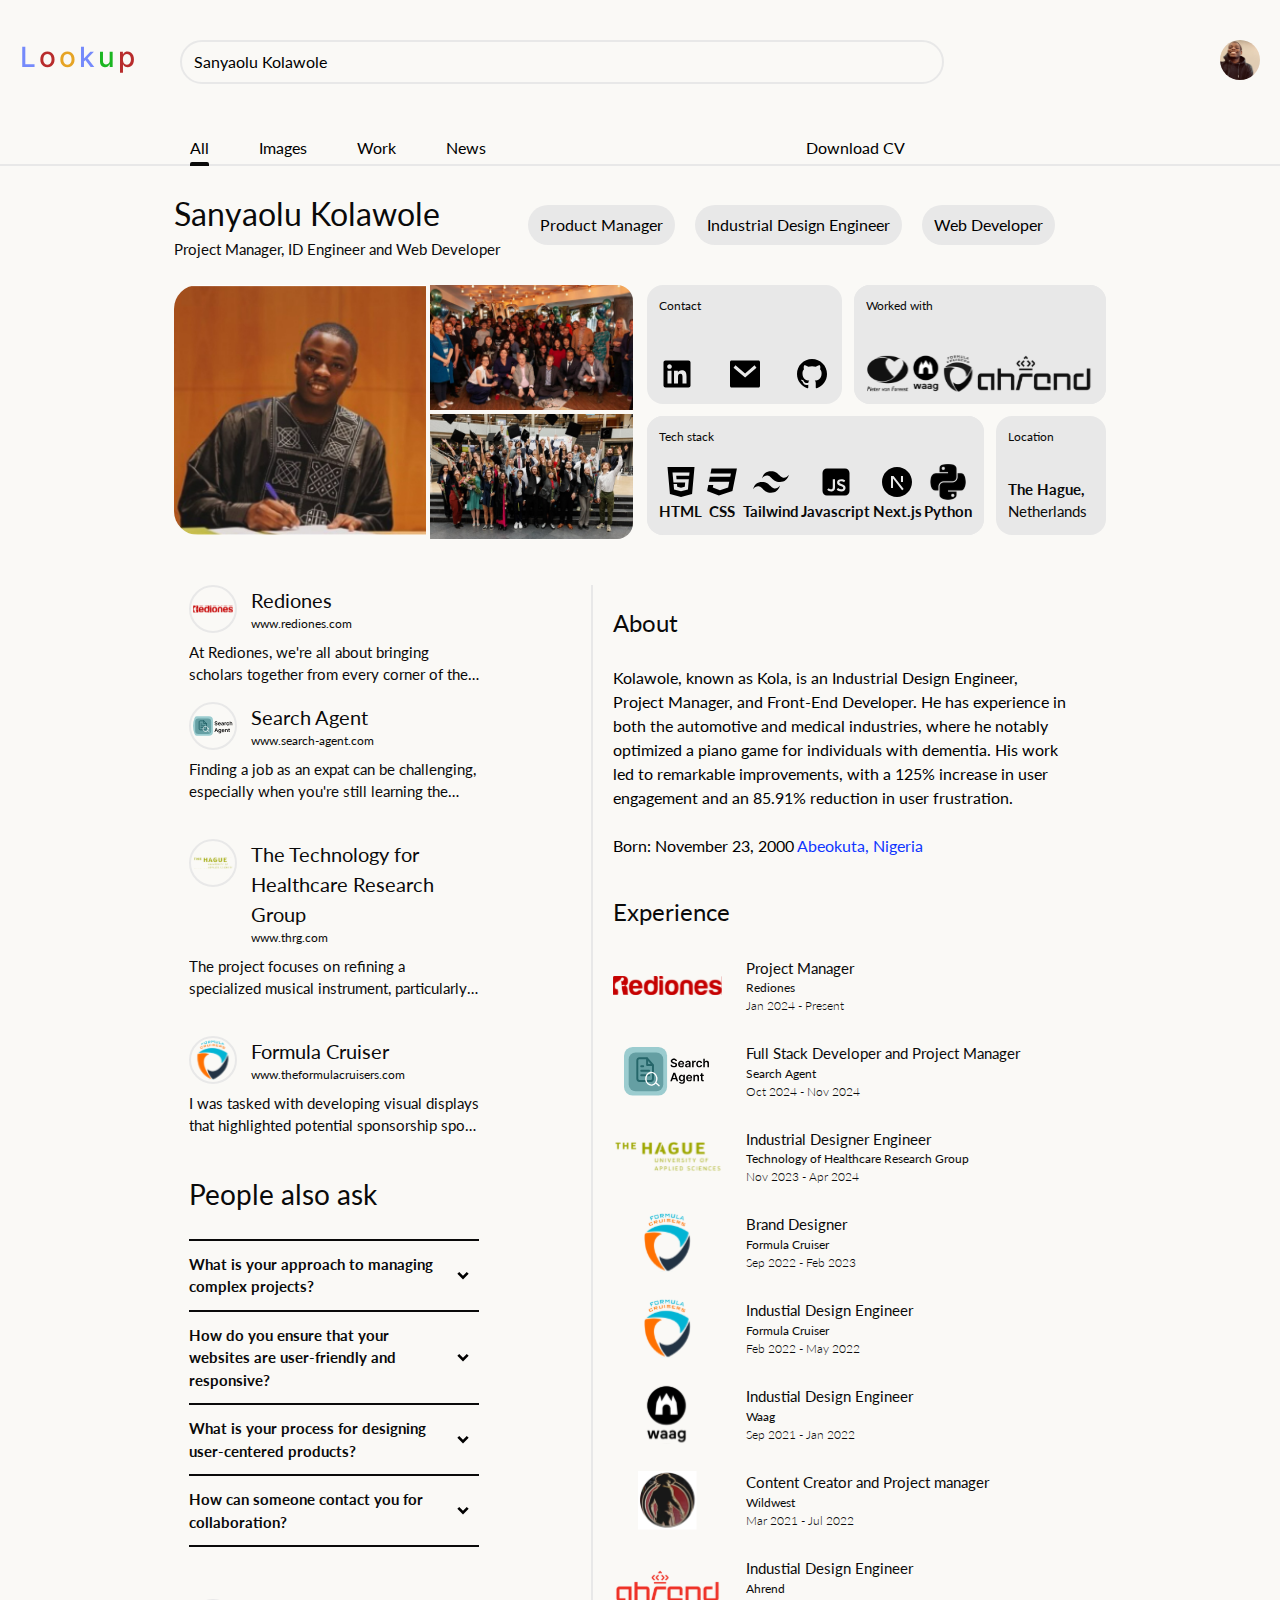
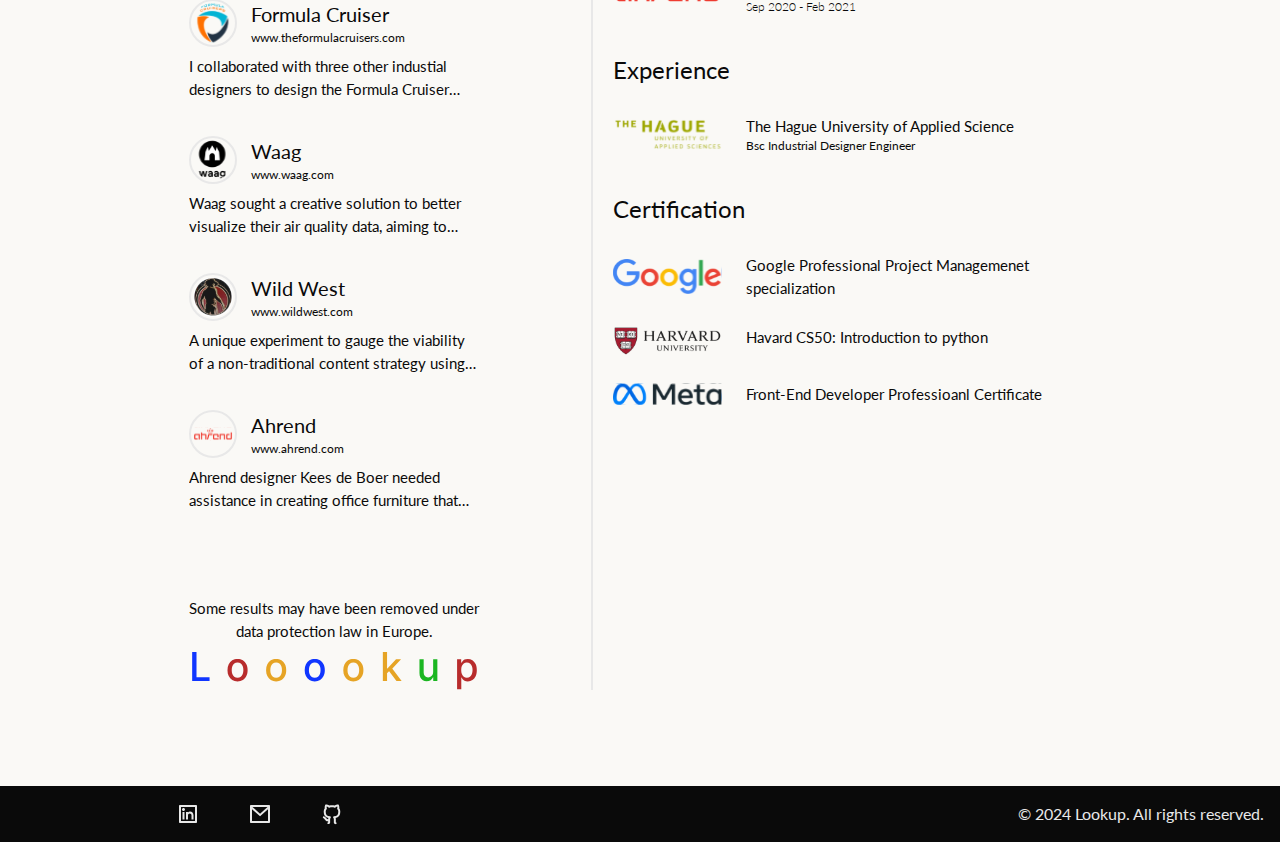
==== commit 440efd04: "added some images" ====
--- a/src/index.html
+++ b/src/index.html
@@ -1037,7 +1037,7 @@
             </div>
             <div class="w-1/5 max-s-phone:hidden">
               <img
-                src="../assets/images/rediones5 1.jpg"
+                src="../assets/images/rediones5-symbol-white-final.jpg"
                 alt=""
                 class="rounded-md w-[100px] h-[100px]"
               />
--- a/src/output.css
+++ b/src/output.css
@@ -916,6 +916,11 @@
        columns: 100px;
 }
 
+.columns-\[300px\] {
+  -moz-columns: 300px;
+       columns: 300px;
+}
+
 .grid-cols-\[150px_1fr_auto\] {
   grid-template-columns: 150px 1fr auto;
 }
@@ -1251,6 +1256,21 @@
   filter: var(--tw-blur) var(--tw-brightness) var(--tw-contrast) var(--tw-grayscale) var(--tw-hue-rotate) var(--tw-invert) var(--tw-saturate) var(--tw-sepia) var(--tw-drop-shadow);
 }
 
+.hover\:bg-red-900:hover {
+  --tw-bg-opacity: 1;
+  background-color: rgb(127 29 29 / var(--tw-bg-opacity));
+}
+
+.hover\:text-blue-400:hover {
+  --tw-text-opacity: 1;
+  color: rgb(96 165 250 / var(--tw-text-opacity));
+}
+
+.hover\:text-red-900:hover {
+  --tw-text-opacity: 1;
+  color: rgb(127 29 29 / var(--tw-text-opacity));
+}
+
 .focus\:outline-none:focus {
   outline: 2px solid transparent;
   outline-offset: 2px;
@@ -1275,6 +1295,11 @@
 
   .max-md\:max-w-\[90\%\] {
     max-width: 90%;
+  }
+
+  .max-md\:columns-\[100px\] {
+    -moz-columns: 100px;
+         columns: 100px;
   }
 
   .max-md\:flex-col {
@@ -1449,6 +1474,11 @@
   .md\:pb-\[52px\] {
     padding-bottom: 52px;
   }
+
+  .md\:hover\:text-blue-400:hover {
+    --tw-text-opacity: 1;
+    color: rgb(96 165 250 / var(--tw-text-opacity));
+  }
 }
 
 @media (min-width: 920px) {
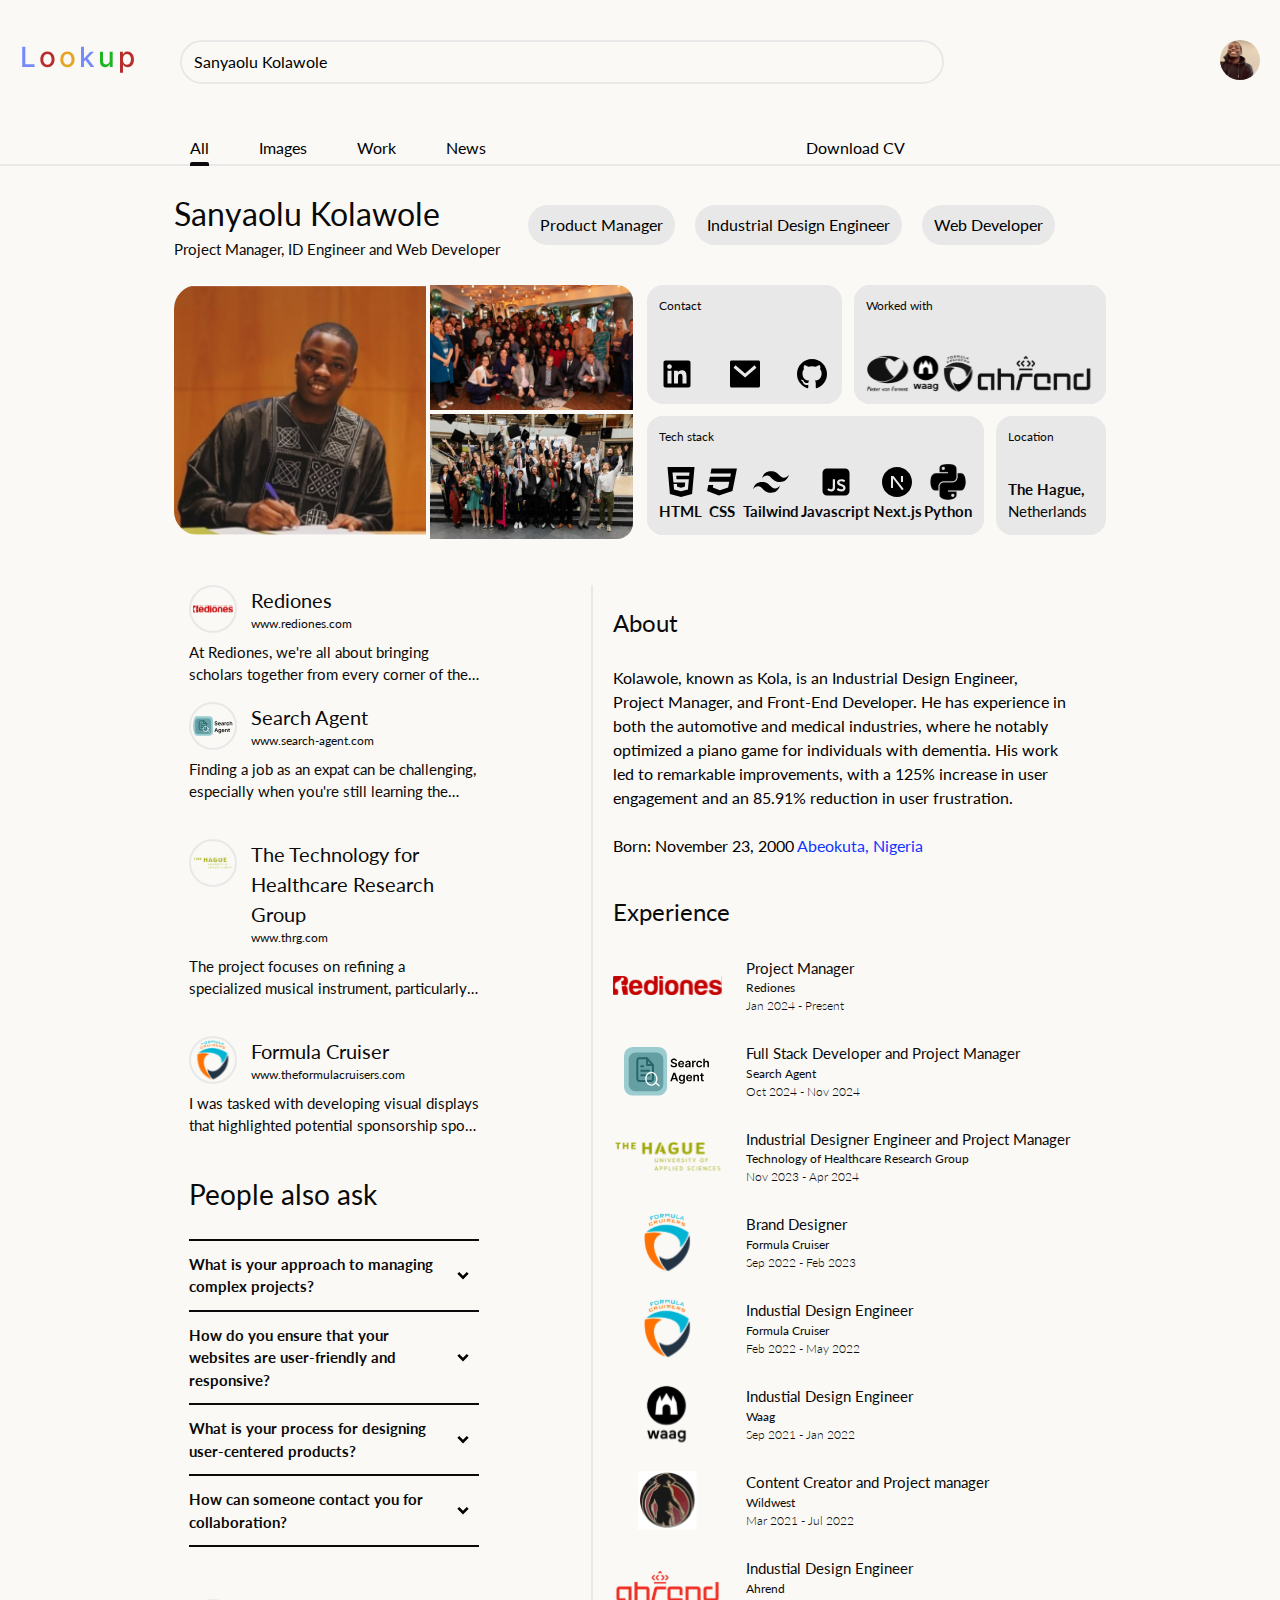
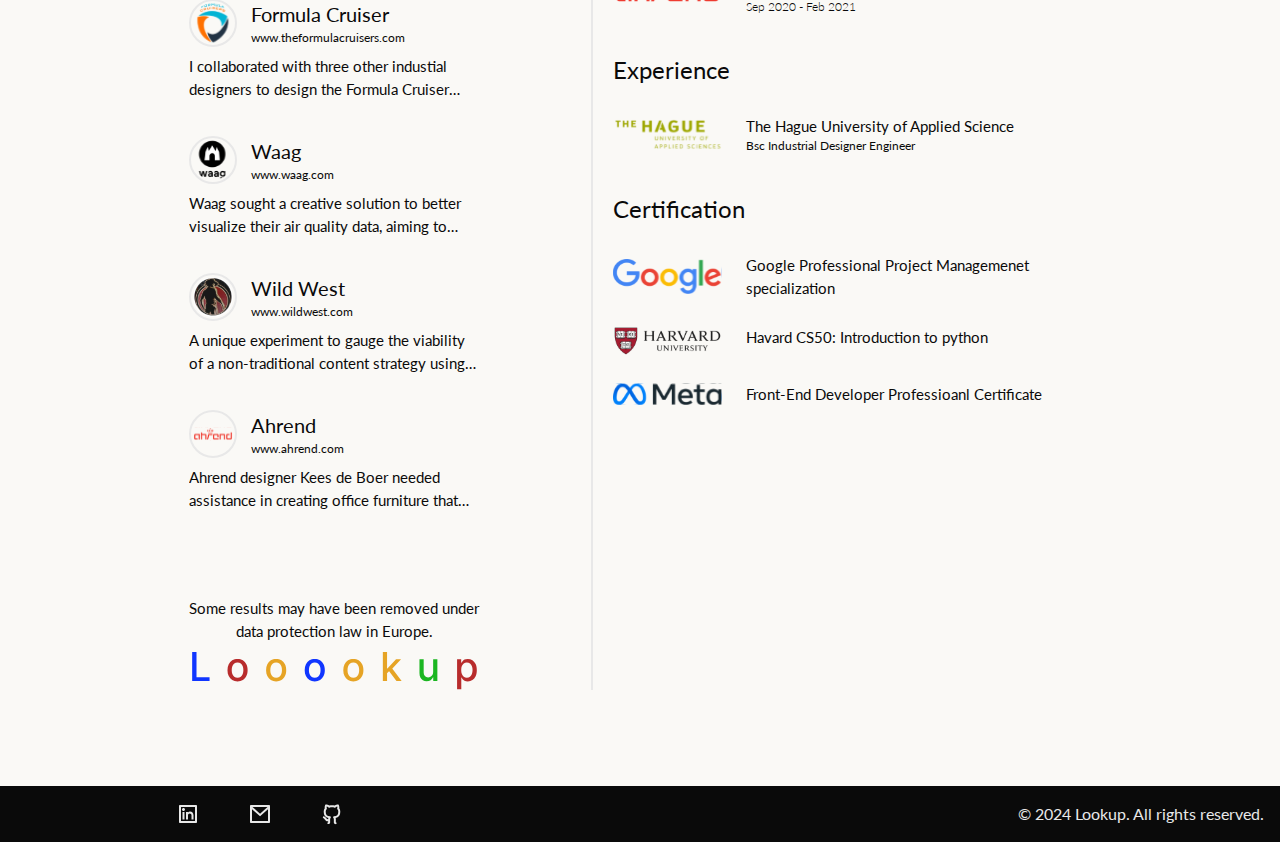
==== commit b08cd1d5: "fixed the width on laptop screen and added a new pm role" ====
--- a/src/index.html
+++ b/src/index.html
@@ -176,7 +176,7 @@
       >
         <!-- image saction starts here -->
         <section
-          class="flex h-[200px] md:h-[250px] space-x-1 w-full mb-4 lg:mb-0 max-w-[750px]"
+          class="flex h-[200px] md:h-[250px] space-x-1 w-full mb-4 lg:mb-0 lg:max-w-[750px]"
         >
           <img
             src="../assets/images/main.jpg"
@@ -199,7 +199,7 @@
 
         <!-- contact section starts here -->
         <section
-          class="grid grid-cols-[150px_1fr_auto] md:grid-cols-[195px_1fr_auto] grid-rows-2 gap-3 w-full lg:ml-[14px] max-w-[500px]"
+          class="grid grid-cols-[150px_1fr_auto] md:grid-cols-[195px_1fr_auto] grid-rows-2 gap-3 w-full lg:ml-[14px] lg:max-w-[500px]"
         >
           <!-- contact starts -->
           <div
@@ -531,7 +531,7 @@
         </div>
 
         <!-- mdt starts -->
-        <div class="flex flex-col mb-[36px] ide js-forNews">
+        <div class="flex flex-col mb-[36px] ide pm js-forNews">
           <div class="flex">
             <img
               src="../assets/logo/thaus-color.svg"
@@ -598,7 +598,7 @@
                 <div class="flex items-center">
                   <h3 class="w-1/5 max-s-phone:w-1/3">Role</h3>
                   <p class="w-4/5 max-s-phone:w-2/3">
-                    Industrial Design Engineer
+                    Industrial Design Engineer and Project Manager
                   </p>
                 </div>
 
@@ -1039,7 +1039,7 @@
               <img
                 src="../assets/images/rediones5-symbol-white-final.jpg"
                 alt=""
-                class="rounded-md w-[100px] h-[100px]"
+                class="rounded-md"
               />
             </div>
           </div>
@@ -1071,7 +1071,7 @@
               <img
                 src="../assets/images/MicrosoftTeams-image (26) 1.jpg"
                 alt=""
-                class="rounded-md w-[100px] h-[100px]"
+                class="rounded-md w-full"
               />
             </div>
           </div>
@@ -1090,7 +1090,7 @@
               <img
                 src="../assets/images/image (22).png"
                 alt=""
-                class="rounded-md w-[100px] h-[100px]"
+                class="rounded-md w-full"
               />
             </div>
           </div>
@@ -1113,7 +1113,7 @@
               <img
                 src="../assets/images/DSC08945 1.jpg"
                 alt=""
-                class="rounded-md w-[100px] h-[100px]"
+                class="rounded-md w-full"
               />
             </div>
           </div>
@@ -1132,7 +1132,7 @@
               <img
                 src="../assets/logo/waag-color.svg"
                 alt=""
-                class="rounded-md w-[100px] h-[100px]"
+                class="rounded-md w-full"
               />
             </div>
           </div>
@@ -1154,7 +1154,7 @@
               <img
                 src="../assets/logo/wildwest.svg"
                 alt=""
-                class="rounded-md w-[100px] h-[100px]"
+                class="rounded-md w-full"
               />
             </div>
           </div>
@@ -1252,7 +1252,7 @@
             </div>
 
             <div class="ml-6 w-3/4">
-              <h5>Industrial Designer Engineer</h5>
+              <h5>Industrial Designer Engineer and Project Manager</h5>
               <h6>Technology of Healthcare Research Group</h6>
               <h6 class="font-light">Nov 2023 - Apr 2024</h6>
             </div>
--- a/src/output.css
+++ b/src/output.css
@@ -1528,6 +1528,10 @@
     max-width: 750px;
   }
 
+  .lg\:max-w-\[500px\] {
+    max-width: 500px;
+  }
+
   .lg\:flex-row {
     flex-direction: row;
   }
